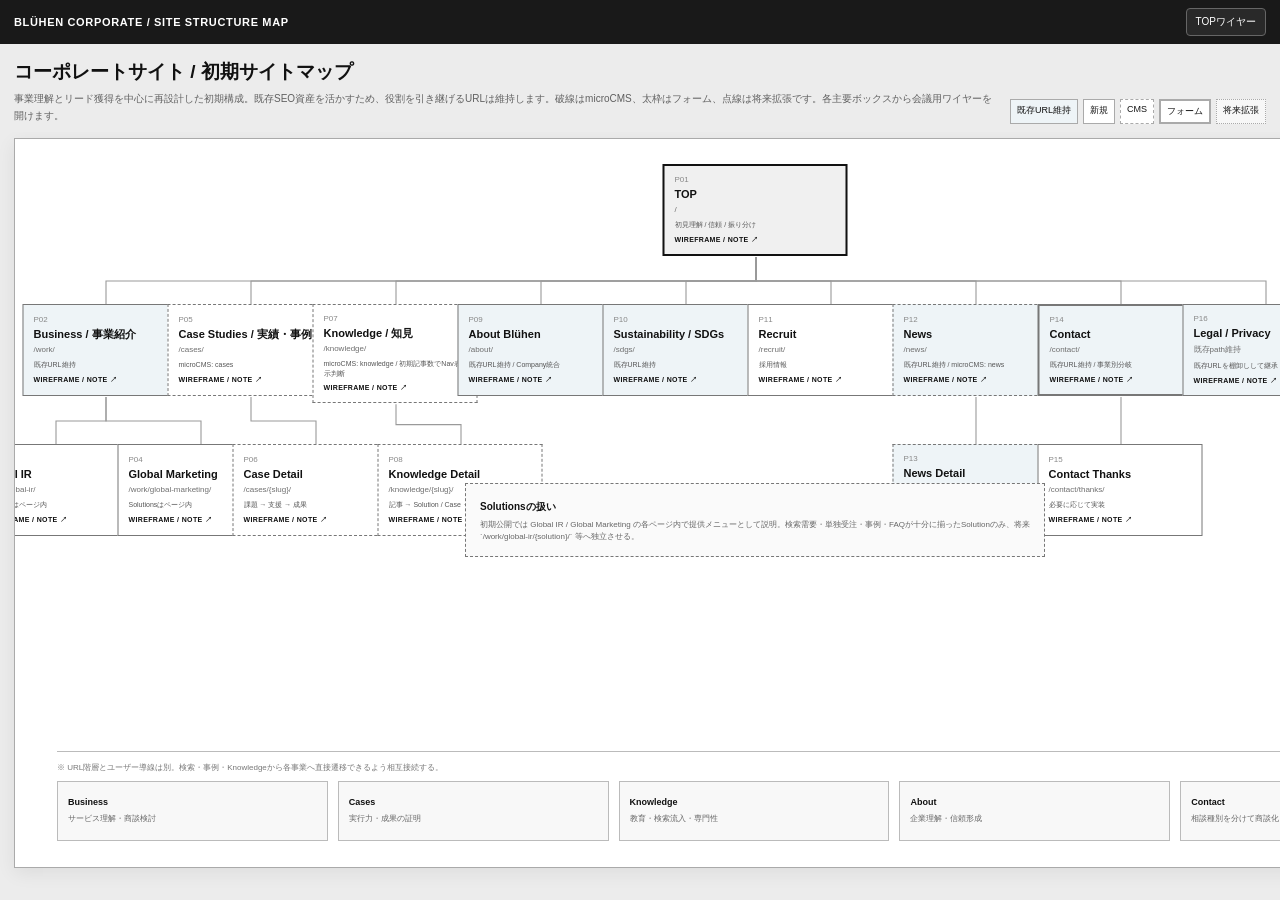
==== index.html @ 8101d856 "feat: add sitemap artifact" ====
<!doctype html>
<html lang="ja">
<head>
<meta charset="utf-8">
<meta name="viewport" content="width=device-width,initial-scale=1">
<title>Blühen Corporate / Site Structure Map</title>
<style>
:root{--bg:#ececec;--paper:#fff;--ink:#111;--muted:#6d6d6d;--line:#999;--soft:#f6f6f6;--retain:#eef4f7;--new:#fff;--future:#f7f7f7}
*{box-sizing:border-box}html,body{margin:0;min-height:100%;font-family:-apple-system,BlinkMacSystemFont,"Helvetica Neue","Hiragino Kaku Gothic ProN","Yu Gothic",Meiryo,sans-serif;background:var(--bg);color:var(--ink)}
.topbar{height:44px;background:#191919;color:#fff;display:flex;align-items:center;gap:8px;padding:0 14px;position:sticky;top:0;z-index:20}.topbar strong{font-size:11px;letter-spacing:.06em}.topbar .grow{flex:1}.topbar a{border:1px solid #666;background:#292929;color:#fff;border-radius:4px;padding:6px 9px;text-decoration:none;font-size:10px}
.intro{max-width:1500px;margin:15px auto 8px;padding:0 14px;display:grid;grid-template-columns:1fr auto;gap:14px;align-items:end}.intro h1{font-size:19px;margin:0 0 6px}.intro p{margin:0;max-width:980px;color:#606060;font-size:10px;line-height:1.65}.legend{display:flex;gap:5px;flex-wrap:wrap;justify-content:flex-end}.legend span{font-size:9px;border:1px solid #aaa;background:#fff;padding:4px 6px;white-space:nowrap}.legend .retain{background:var(--retain)}.legend .cms{border-style:dashed}.legend .form{border-width:2px}.legend .future{background:var(--future);border-style:dotted}
.map-wrap{padding:6px 14px 20px;overflow:auto}.canvas{position:relative;width:1480px;height:730px;margin:0 auto;background:#fff;border:1px solid #aaa;box-shadow:0 5px 18px rgba(0,0,0,.07);overflow:hidden}svg{position:absolute;inset:0;width:100%;height:100%;pointer-events:none}.tree{stroke:#9a9a9a;stroke-width:1.1;fill:none}.node{position:absolute;width:165px;min-height:92px;background:#fff;border:1px solid #777;padding:9px 10px;color:#111;text-decoration:none;display:flex;flex-direction:column;justify-content:center;z-index:2;transform:translateX(-50%)}.node:hover{outline:2px solid #bbb}.node .id{font-size:8px;color:#888;margin-bottom:3px}.node strong{font-size:11px;line-height:1.3}.node .route{font-size:8px;color:#6f6f6f;margin-top:4px;word-break:break-all}.node .meta{font-size:7px;margin-top:6px;color:#555;line-height:1.35}.node.root{border:2px solid #111;width:185px;background:#f0f0f0}.node.retain{background:var(--retain)}.node.cms{border-style:dashed}.node.form{border-width:2px}.node.future{background:var(--future);border-style:dotted}.node .wire{font-size:7px;font-weight:700;margin-top:5px;letter-spacing:.05em}.hint{position:absolute;right:12px;top:10px;font-size:8px;color:#999}.solution-note{position:absolute;left:450px;top:344px;width:580px;border:1px dashed #777;background:#fafafa;padding:12px 14px;z-index:2}.solution-note strong{font-size:10px}.solution-note p{font-size:8px;line-height:1.55;color:#666;margin:5px 0 0}.role-note{position:absolute;left:42px;right:42px;bottom:26px;border-top:1px solid #bbb;padding-top:10px}.role-note>p{font-size:8px;color:#777;margin:0 0 8px}.role-grid{display:grid;grid-template-columns:repeat(5,1fr);gap:10px}.role-box{background:#f8f8f8;border:1px solid #bbb;padding:9px 10px;min-height:60px}.role-box strong{font-size:9px}.role-box p{font-size:8px;line-height:1.45;color:#666;margin:4px 0 0}
@media(max-width:760px){.intro{grid-template-columns:1fr}.legend{justify-content:flex-start}.map-wrap{padding-left:8px}.canvas{margin-left:0}}
</style>
</head>
<body>
<div class="topbar"><strong>BLÜHEN CORPORATE / SITE STRUCTURE MAP</strong><span class="grow"></span><a href="wireframe.html?page=top">TOPワイヤー</a></div>
<div class="intro"><div><h1>コーポレートサイト / 初期サイトマップ</h1><p>事業理解とリード獲得を中心に再設計した初期構成。既存SEO資産を活かすため、役割を引き継げるURLは維持します。破線はmicroCMS、太枠はフォーム、点線は将来拡張です。各主要ボックスから会議用ワイヤーを開けます。</p></div><div class="legend"><span class="retain">既存URL維持</span><span>新規</span><span class="cms">CMS</span><span class="form">フォーム</span><span class="future">将来拡張</span></div></div>
<div class="map-wrap"><div class="canvas" id="canvas"><div class="hint">Initial IA / Solutions launch as in-page sections</div><svg><g id="treeLines"></g></svg><div id="nodes"></div>
<div class="solution-note"><strong>Solutionsの扱い</strong><p>初期公開では Global IR / Global Marketing の各ページ内で提供メニューとして説明。検索需要・単独受注・事例・FAQが十分に揃ったSolutionのみ、将来 `/work/global-ir/{solution}/` 等へ独立させる。</p></div>
<div class="role-note"><p>※ URL階層とユーザー導線は別。検索・事例・Knowledgeから各事業へ直接遷移できるよう相互接続する。</p><div class="role-grid"><div class="role-box"><strong>Business</strong><p>サービス理解・商談検討</p></div><div class="role-box"><strong>Cases</strong><p>実行力・成果の証明</p></div><div class="role-box"><strong>Knowledge</strong><p>教育・検索流入・専門性</p></div><div class="role-box"><strong>About</strong><p>企業理解・信頼形成</p></div><div class="role-box"><strong>Contact</strong><p>相談種別を分けて商談化</p></div></div></div>
</div></div>
<script>
const nodes=[
{id:'P01',route:'/',name:'TOP',type:'root',parent:null,wire:'top',meta:'初見理解 / 信頼 / 振り分け'},
{id:'P02',route:'/work/',name:'Business / 事業紹介',type:'retain',parent:'P01',wire:'top',meta:'既存URL維持'},
{id:'P05',route:'/cases/',name:'Case Studies / 実績・事例',type:'cms',parent:'P01',wire:'top',meta:'microCMS: cases'},
{id:'P07',route:'/knowledge/',name:'Knowledge / 知見',type:'cms',parent:'P01',wire:'top',meta:'microCMS: knowledge / 初期記事数でNav表示判断'},
{id:'P09',route:'/about/',name:'About Blühen',type:'retain',parent:'P01',wire:'top',meta:'既存URL維持 / Company統合'},
{id:'P10',route:'/sdgs/',name:'Sustainability / SDGs',type:'retain',parent:'P01',wire:'top',meta:'既存URL維持'},
{id:'P11',route:'/recruit/',name:'Recruit',type:'new',parent:'P01',wire:'top',meta:'採用情報'},
{id:'P12',route:'/news/',name:'News',type:'retain cms',parent:'P01',wire:'top',meta:'既存URL維持 / microCMS: news'},
{id:'P14',route:'/contact/',name:'Contact',type:'retain form',parent:'P01',wire:'top',meta:'既存URL維持 / 事業別分岐'},
{id:'P16',route:'既存path維持',name:'Legal / Privacy',type:'retain',parent:'P01',wire:'top',meta:'既存URLを棚卸しして継承'},
{id:'P03',route:'/work/global-ir/',name:'Global IR',type:'new',parent:'P02',wire:'global-ir',meta:'Solutionsはページ内'},
{id:'P04',route:'/work/global-marketing/',name:'Global Marketing',type:'new',parent:'P02',wire:'global-marketing',meta:'Solutionsはページ内'},
{id:'P06',route:'/cases/{slug}/',name:'Case Detail',type:'cms',parent:'P05',wire:'top',meta:'課題 → 支援 → 成果'},
{id:'P08',route:'/knowledge/{slug}/',name:'Knowledge Detail',type:'cms',parent:'P07',wire:'top',meta:'記事 → Solution / Case → Contact'},
{id:'P13',route:'既存記事URL',name:'News Detail',type:'cms retain',parent:'P12',wire:'top',meta:'維持できない場合のみ1:1 301'},
{id:'P15',route:'/contact/thanks/',name:'Contact Thanks',type:'new',parent:'P14',wire:'top',meta:'必要に応じて実装'}
];
const pos={P01:[740,25],P02:[90,165],P05:[235,165],P07:[380,165],P09:[525,165],P10:[670,165],P11:[815,165],P12:[960,165],P14:[1105,165],P16:[1250,165],P03:[40,305],P04:[185,305],P06:[300,305],P08:[445,305],P13:[960,305],P15:[1105,305]};
const host=document.getElementById('nodes'),canvas=document.getElementById('canvas');
function cls(n){let c='node';if(n.type.includes('root'))c+=' root';if(n.type.includes('retain'))c+=' retain';if(n.type.includes('cms'))c+=' cms';if(n.type.includes('form'))c+=' form';if(n.type.includes('future'))c+=' future';return c}
function render(){host.innerHTML=nodes.map(n=>{const [x,y]=pos[n.id];return `<a class="${cls(n)}" id="${n.id}" style="left:${x}px;top:${y}px" href="wireframe.html?page=${n.wire}"><span class="id">${n.id}</span><strong>${n.name}</strong><span class="route">${n.route}</span><span class="meta">${n.meta}</span><span class="wire">WIREFRAME / NOTE ↗</span></a>`}).join('')}
function point(el,edge){const r=el.getBoundingClientRect(),c=canvas.getBoundingClientRect();return [r.left-c.left+r.width/2,edge==='bottom'?r.bottom-c.top:r.top-c.top]}
function path(a,b){const [x1,y1]=point(a,'bottom'),[x2,y2]=point(b,'top'),m=(y1+y2)/2;return `M${x1},${y1} V${m} H${x2} V${y2}`}
function lines(){const g=document.getElementById('treeLines');g.innerHTML='';nodes.filter(n=>n.parent).forEach(n=>g.insertAdjacentHTML('beforeend',`<path class="tree" d="${path(document.getElementById(n.parent),document.getElementById(n.id))}"/>`))}
render();requestAnimationFrame(lines);window.addEventListener('resize',()=>requestAnimationFrame(lines));
</script>
</body>
</html>
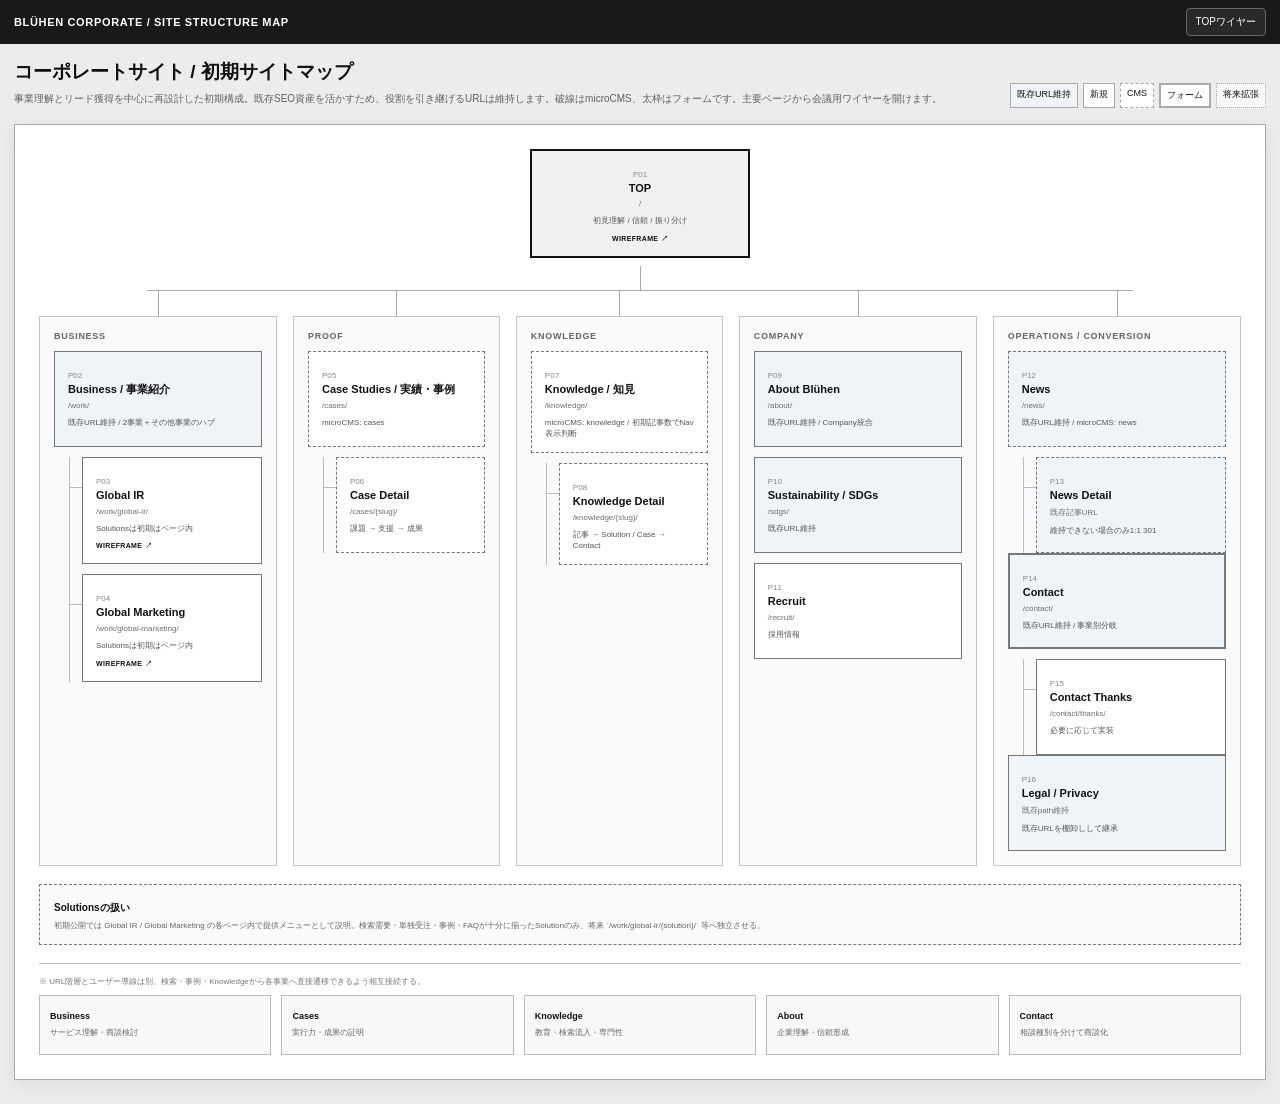
==== commit c55e4021: "fix: rebuild sitemap as non-overlapping grouped layout" ====
--- a/index.html
+++ b/index.html
@@ -5,48 +5,52 @@
 <meta name="viewport" content="width=device-width,initial-scale=1">
 <title>Blühen Corporate / Site Structure Map</title>
 <style>
-:root{--bg:#ececec;--paper:#fff;--ink:#111;--muted:#6d6d6d;--line:#999;--soft:#f6f6f6;--retain:#eef4f7;--new:#fff;--future:#f7f7f7}
+:root{--bg:#ececec;--paper:#fff;--ink:#111;--muted:#6d6d6d;--line:#aaa;--soft:#f6f6f6;--retain:#eef4f7;--future:#f7f7f7}
 *{box-sizing:border-box}html,body{margin:0;min-height:100%;font-family:-apple-system,BlinkMacSystemFont,"Helvetica Neue","Hiragino Kaku Gothic ProN","Yu Gothic",Meiryo,sans-serif;background:var(--bg);color:var(--ink)}
 .topbar{height:44px;background:#191919;color:#fff;display:flex;align-items:center;gap:8px;padding:0 14px;position:sticky;top:0;z-index:20}.topbar strong{font-size:11px;letter-spacing:.06em}.topbar .grow{flex:1}.topbar a{border:1px solid #666;background:#292929;color:#fff;border-radius:4px;padding:6px 9px;text-decoration:none;font-size:10px}
-.intro{max-width:1500px;margin:15px auto 8px;padding:0 14px;display:grid;grid-template-columns:1fr auto;gap:14px;align-items:end}.intro h1{font-size:19px;margin:0 0 6px}.intro p{margin:0;max-width:980px;color:#606060;font-size:10px;line-height:1.65}.legend{display:flex;gap:5px;flex-wrap:wrap;justify-content:flex-end}.legend span{font-size:9px;border:1px solid #aaa;background:#fff;padding:4px 6px;white-space:nowrap}.legend .retain{background:var(--retain)}.legend .cms{border-style:dashed}.legend .form{border-width:2px}.legend .future{background:var(--future);border-style:dotted}
-.map-wrap{padding:6px 14px 20px;overflow:auto}.canvas{position:relative;width:1480px;height:730px;margin:0 auto;background:#fff;border:1px solid #aaa;box-shadow:0 5px 18px rgba(0,0,0,.07);overflow:hidden}svg{position:absolute;inset:0;width:100%;height:100%;pointer-events:none}.tree{stroke:#9a9a9a;stroke-width:1.1;fill:none}.node{position:absolute;width:165px;min-height:92px;background:#fff;border:1px solid #777;padding:9px 10px;color:#111;text-decoration:none;display:flex;flex-direction:column;justify-content:center;z-index:2;transform:translateX(-50%)}.node:hover{outline:2px solid #bbb}.node .id{font-size:8px;color:#888;margin-bottom:3px}.node strong{font-size:11px;line-height:1.3}.node .route{font-size:8px;color:#6f6f6f;margin-top:4px;word-break:break-all}.node .meta{font-size:7px;margin-top:6px;color:#555;line-height:1.35}.node.root{border:2px solid #111;width:185px;background:#f0f0f0}.node.retain{background:var(--retain)}.node.cms{border-style:dashed}.node.form{border-width:2px}.node.future{background:var(--future);border-style:dotted}.node .wire{font-size:7px;font-weight:700;margin-top:5px;letter-spacing:.05em}.hint{position:absolute;right:12px;top:10px;font-size:8px;color:#999}.solution-note{position:absolute;left:450px;top:344px;width:580px;border:1px dashed #777;background:#fafafa;padding:12px 14px;z-index:2}.solution-note strong{font-size:10px}.solution-note p{font-size:8px;line-height:1.55;color:#666;margin:5px 0 0}.role-note{position:absolute;left:42px;right:42px;bottom:26px;border-top:1px solid #bbb;padding-top:10px}.role-note>p{font-size:8px;color:#777;margin:0 0 8px}.role-grid{display:grid;grid-template-columns:repeat(5,1fr);gap:10px}.role-box{background:#f8f8f8;border:1px solid #bbb;padding:9px 10px;min-height:60px}.role-box strong{font-size:9px}.role-box p{font-size:8px;line-height:1.45;color:#666;margin:4px 0 0}
-@media(max-width:760px){.intro{grid-template-columns:1fr}.legend{justify-content:flex-start}.map-wrap{padding-left:8px}.canvas{margin-left:0}}
+.intro{max-width:1500px;margin:15px auto 10px;padding:0 14px;display:grid;grid-template-columns:1fr auto;gap:14px;align-items:end}.intro h1{font-size:19px;margin:0 0 6px}.intro p{margin:0;max-width:980px;color:#606060;font-size:10px;line-height:1.65}.legend{display:flex;gap:5px;flex-wrap:wrap;justify-content:flex-end}.legend span{font-size:9px;border:1px solid #aaa;background:#fff;padding:4px 6px;white-space:nowrap}.legend .retain{background:var(--retain)}.legend .cms{border-style:dashed}.legend .form{border-width:2px}.legend .future{background:var(--future);border-style:dotted}
+.map-wrap{padding:6px 14px 24px}.canvas{max-width:1500px;margin:0 auto;background:#fff;border:1px solid #aaa;box-shadow:0 5px 18px rgba(0,0,0,.07);padding:24px}.root-wrap{display:flex;justify-content:center;position:relative;padding-bottom:32px}.root-wrap:after{content:"";position:absolute;bottom:0;left:50%;height:24px;border-left:1px solid #aaa}.node{display:block;background:#fff;border:1px solid #777;padding:12px 13px;color:#111;text-decoration:none;min-height:96px}.node:hover{outline:2px solid #bbb}.node .id{font-size:8px;color:#888;margin-bottom:3px}.node strong{display:block;font-size:11px;line-height:1.35}.node .route{display:block;font-size:8px;color:#6f6f6f;margin-top:4px;word-break:break-all}.node .meta{display:block;font-size:8px;margin-top:7px;color:#555;line-height:1.45}.node .wire{display:block;font-size:7px;font-weight:700;margin-top:7px;letter-spacing:.05em}.node.root{border:2px solid #111;width:220px;background:#f0f0f0;text-align:center}.node.retain{background:var(--retain)}.node.cms{border-style:dashed}.node.form{border-width:2px}.node.future{background:var(--future);border-style:dotted}
+.sitemap-grid{display:grid;grid-template-columns:1.15fr 1fr 1fr 1.15fr 1.2fr;gap:16px;position:relative;padding-top:26px}.sitemap-grid:before{content:"";position:absolute;top:0;left:9%;right:9%;border-top:1px solid #aaa}.group{position:relative;border:1px solid #c5c5c5;background:#fafafa;padding:14px;min-width:0}.group:before{content:"";position:absolute;top:-27px;left:50%;height:27px;border-left:1px solid #aaa}.group-title{font-size:9px;font-weight:800;letter-spacing:.08em;color:#666;margin-bottom:10px;text-transform:uppercase}.group .node+.node{margin-top:10px}.child-stack{margin:10px 0 0 15px;padding-left:12px;border-left:1px solid #bbb}.child-stack .node{position:relative}.child-stack .node:before{content:"";position:absolute;left:-13px;top:29px;width:12px;border-top:1px solid #bbb}.solution-note{margin-top:18px;border:1px dashed #777;background:#fafafa;padding:12px 14px}.solution-note strong{font-size:10px}.solution-note p{font-size:8px;line-height:1.55;color:#666;margin:5px 0 0}.role-note{margin-top:18px;border-top:1px solid #bbb;padding-top:12px}.role-note>p{font-size:8px;color:#777;margin:0 0 8px}.role-grid{display:grid;grid-template-columns:repeat(5,1fr);gap:10px}.role-box{background:#f8f8f8;border:1px solid #bbb;padding:9px 10px;min-height:60px}.role-box strong{font-size:9px}.role-box p{font-size:8px;line-height:1.45;color:#666;margin:4px 0 0}
+@media(max-width:1120px){.sitemap-grid{grid-template-columns:repeat(2,1fr)}.sitemap-grid:before,.group:before,.root-wrap:after{display:none}.role-grid{grid-template-columns:repeat(2,1fr)}}
+@media(max-width:760px){.intro{grid-template-columns:1fr}.legend{justify-content:flex-start}.canvas{padding:14px}.sitemap-grid{grid-template-columns:1fr;padding-top:8px}.role-grid{grid-template-columns:1fr}}
 </style>
 </head>
 <body>
 <div class="topbar"><strong>BLÜHEN CORPORATE / SITE STRUCTURE MAP</strong><span class="grow"></span><a href="wireframe.html?page=top">TOPワイヤー</a></div>
-<div class="intro"><div><h1>コーポレートサイト / 初期サイトマップ</h1><p>事業理解とリード獲得を中心に再設計した初期構成。既存SEO資産を活かすため、役割を引き継げるURLは維持します。破線はmicroCMS、太枠はフォーム、点線は将来拡張です。各主要ボックスから会議用ワイヤーを開けます。</p></div><div class="legend"><span class="retain">既存URL維持</span><span>新規</span><span class="cms">CMS</span><span class="form">フォーム</span><span class="future">将来拡張</span></div></div>
-<div class="map-wrap"><div class="canvas" id="canvas"><div class="hint">Initial IA / Solutions launch as in-page sections</div><svg><g id="treeLines"></g></svg><div id="nodes"></div>
-<div class="solution-note"><strong>Solutionsの扱い</strong><p>初期公開では Global IR / Global Marketing の各ページ内で提供メニューとして説明。検索需要・単独受注・事例・FAQが十分に揃ったSolutionのみ、将来 `/work/global-ir/{solution}/` 等へ独立させる。</p></div>
-<div class="role-note"><p>※ URL階層とユーザー導線は別。検索・事例・Knowledgeから各事業へ直接遷移できるよう相互接続する。</p><div class="role-grid"><div class="role-box"><strong>Business</strong><p>サービス理解・商談検討</p></div><div class="role-box"><strong>Cases</strong><p>実行力・成果の証明</p></div><div class="role-box"><strong>Knowledge</strong><p>教育・検索流入・専門性</p></div><div class="role-box"><strong>About</strong><p>企業理解・信頼形成</p></div><div class="role-box"><strong>Contact</strong><p>相談種別を分けて商談化</p></div></div></div>
+<div class="intro"><div><h1>コーポレートサイト / 初期サイトマップ</h1><p>事業理解とリード獲得を中心に再設計した初期構成。既存SEO資産を活かすため、役割を引き継げるURLは維持します。破線はmicroCMS、太枠はフォームです。主要ページから会議用ワイヤーを開けます。</p></div><div class="legend"><span class="retain">既存URL維持</span><span>新規</span><span class="cms">CMS</span><span class="form">フォーム</span><span class="future">将来拡張</span></div></div>
+<div class="map-wrap"><div class="canvas">
+  <div class="root-wrap"><a class="node root" href="wireframe.html?page=top"><span class="id">P01</span><strong>TOP</strong><span class="route">/</span><span class="meta">初見理解 / 信頼 / 振り分け</span><span class="wire">WIREFRAME ↗</span></a></div>
+  <div class="sitemap-grid">
+    <section class="group"><div class="group-title">Business</div>
+      <a class="node retain" href="wireframe.html?page=top"><span class="id">P02</span><strong>Business / 事業紹介</strong><span class="route">/work/</span><span class="meta">既存URL維持 / 2事業＋その他事業のハブ</span></a>
+      <div class="child-stack">
+        <a class="node" href="wireframe.html?page=global-ir"><span class="id">P03</span><strong>Global IR</strong><span class="route">/work/global-ir/</span><span class="meta">Solutionsは初期はページ内</span><span class="wire">WIREFRAME ↗</span></a>
+        <a class="node" href="wireframe.html?page=global-marketing"><span class="id">P04</span><strong>Global Marketing</strong><span class="route">/work/global-marketing/</span><span class="meta">Solutionsは初期はページ内</span><span class="wire">WIREFRAME ↗</span></a>
+      </div>
+    </section>
+    <section class="group"><div class="group-title">Proof</div>
+      <a class="node cms" href="wireframe.html?page=top"><span class="id">P05</span><strong>Case Studies / 実績・事例</strong><span class="route">/cases/</span><span class="meta">microCMS: cases</span></a>
+      <div class="child-stack"><a class="node cms" href="wireframe.html?page=top"><span class="id">P06</span><strong>Case Detail</strong><span class="route">/cases/{slug}/</span><span class="meta">課題 → 支援 → 成果</span></a></div>
+    </section>
+    <section class="group"><div class="group-title">Knowledge</div>
+      <a class="node cms" href="wireframe.html?page=top"><span class="id">P07</span><strong>Knowledge / 知見</strong><span class="route">/knowledge/</span><span class="meta">microCMS: knowledge / 初期記事数でNav表示判断</span></a>
+      <div class="child-stack"><a class="node cms" href="wireframe.html?page=top"><span class="id">P08</span><strong>Knowledge Detail</strong><span class="route">/knowledge/{slug}/</span><span class="meta">記事 → Solution / Case → Contact</span></a></div>
+    </section>
+    <section class="group"><div class="group-title">Company</div>
+      <a class="node retain" href="wireframe.html?page=top"><span class="id">P09</span><strong>About Blühen</strong><span class="route">/about/</span><span class="meta">既存URL維持 / Company統合</span></a>
+      <a class="node retain" href="wireframe.html?page=top"><span class="id">P10</span><strong>Sustainability / SDGs</strong><span class="route">/sdgs/</span><span class="meta">既存URL維持</span></a>
+      <a class="node" href="wireframe.html?page=top"><span class="id">P11</span><strong>Recruit</strong><span class="route">/recruit/</span><span class="meta">採用情報</span></a>
+    </section>
+    <section class="group"><div class="group-title">Operations / Conversion</div>
+      <a class="node retain cms" href="wireframe.html?page=top"><span class="id">P12</span><strong>News</strong><span class="route">/news/</span><span class="meta">既存URL維持 / microCMS: news</span></a>
+      <div class="child-stack"><a class="node retain cms" href="wireframe.html?page=top"><span class="id">P13</span><strong>News Detail</strong><span class="route">既存記事URL</span><span class="meta">維持できない場合のみ1:1 301</span></a></div>
+      <a class="node retain form" href="wireframe.html?page=top"><span class="id">P14</span><strong>Contact</strong><span class="route">/contact/</span><span class="meta">既存URL維持 / 事業別分岐</span></a>
+      <div class="child-stack"><a class="node" href="wireframe.html?page=top"><span class="id">P15</span><strong>Contact Thanks</strong><span class="route">/contact/thanks/</span><span class="meta">必要に応じて実装</span></a></div>
+      <a class="node retain" href="wireframe.html?page=top"><span class="id">P16</span><strong>Legal / Privacy</strong><span class="route">既存path維持</span><span class="meta">既存URLを棚卸しして継承</span></a>
+    </section>
+  </div>
+  <div class="solution-note"><strong>Solutionsの扱い</strong><p>初期公開では Global IR / Global Marketing の各ページ内で提供メニューとして説明。検索需要・単独受注・事例・FAQが十分に揃ったSolutionのみ、将来 `/work/global-ir/{solution}/` 等へ独立させる。</p></div>
+  <div class="role-note"><p>※ URL階層とユーザー導線は別。検索・事例・Knowledgeから各事業へ直接遷移できるよう相互接続する。</p><div class="role-grid"><div class="role-box"><strong>Business</strong><p>サービス理解・商談検討</p></div><div class="role-box"><strong>Cases</strong><p>実行力・成果の証明</p></div><div class="role-box"><strong>Knowledge</strong><p>教育・検索流入・専門性</p></div><div class="role-box"><strong>About</strong><p>企業理解・信頼形成</p></div><div class="role-box"><strong>Contact</strong><p>相談種別を分けて商談化</p></div></div></div>
 </div></div>
-<script>
-const nodes=[
-{id:'P01',route:'/',name:'TOP',type:'root',parent:null,wire:'top',meta:'初見理解 / 信頼 / 振り分け'},
-{id:'P02',route:'/work/',name:'Business / 事業紹介',type:'retain',parent:'P01',wire:'top',meta:'既存URL維持'},
-{id:'P05',route:'/cases/',name:'Case Studies / 実績・事例',type:'cms',parent:'P01',wire:'top',meta:'microCMS: cases'},
-{id:'P07',route:'/knowledge/',name:'Knowledge / 知見',type:'cms',parent:'P01',wire:'top',meta:'microCMS: knowledge / 初期記事数でNav表示判断'},
-{id:'P09',route:'/about/',name:'About Blühen',type:'retain',parent:'P01',wire:'top',meta:'既存URL維持 / Company統合'},
-{id:'P10',route:'/sdgs/',name:'Sustainability / SDGs',type:'retain',parent:'P01',wire:'top',meta:'既存URL維持'},
-{id:'P11',route:'/recruit/',name:'Recruit',type:'new',parent:'P01',wire:'top',meta:'採用情報'},
-{id:'P12',route:'/news/',name:'News',type:'retain cms',parent:'P01',wire:'top',meta:'既存URL維持 / microCMS: news'},
-{id:'P14',route:'/contact/',name:'Contact',type:'retain form',parent:'P01',wire:'top',meta:'既存URL維持 / 事業別分岐'},
-{id:'P16',route:'既存path維持',name:'Legal / Privacy',type:'retain',parent:'P01',wire:'top',meta:'既存URLを棚卸しして継承'},
-{id:'P03',route:'/work/global-ir/',name:'Global IR',type:'new',parent:'P02',wire:'global-ir',meta:'Solutionsはページ内'},
-{id:'P04',route:'/work/global-marketing/',name:'Global Marketing',type:'new',parent:'P02',wire:'global-marketing',meta:'Solutionsはページ内'},
-{id:'P06',route:'/cases/{slug}/',name:'Case Detail',type:'cms',parent:'P05',wire:'top',meta:'課題 → 支援 → 成果'},
-{id:'P08',route:'/knowledge/{slug}/',name:'Knowledge Detail',type:'cms',parent:'P07',wire:'top',meta:'記事 → Solution / Case → Contact'},
-{id:'P13',route:'既存記事URL',name:'News Detail',type:'cms retain',parent:'P12',wire:'top',meta:'維持できない場合のみ1:1 301'},
-{id:'P15',route:'/contact/thanks/',name:'Contact Thanks',type:'new',parent:'P14',wire:'top',meta:'必要に応じて実装'}
-];
-const pos={P01:[740,25],P02:[90,165],P05:[235,165],P07:[380,165],P09:[525,165],P10:[670,165],P11:[815,165],P12:[960,165],P14:[1105,165],P16:[1250,165],P03:[40,305],P04:[185,305],P06:[300,305],P08:[445,305],P13:[960,305],P15:[1105,305]};
-const host=document.getElementById('nodes'),canvas=document.getElementById('canvas');
-function cls(n){let c='node';if(n.type.includes('root'))c+=' root';if(n.type.includes('retain'))c+=' retain';if(n.type.includes('cms'))c+=' cms';if(n.type.includes('form'))c+=' form';if(n.type.includes('future'))c+=' future';return c}
-function render(){host.innerHTML=nodes.map(n=>{const [x,y]=pos[n.id];return `<a class="${cls(n)}" id="${n.id}" style="left:${x}px;top:${y}px" href="wireframe.html?page=${n.wire}"><span class="id">${n.id}</span><strong>${n.name}</strong><span class="route">${n.route}</span><span class="meta">${n.meta}</span><span class="wire">WIREFRAME / NOTE ↗</span></a>`}).join('')}
-function point(el,edge){const r=el.getBoundingClientRect(),c=canvas.getBoundingClientRect();return [r.left-c.left+r.width/2,edge==='bottom'?r.bottom-c.top:r.top-c.top]}
-function path(a,b){const [x1,y1]=point(a,'bottom'),[x2,y2]=point(b,'top'),m=(y1+y2)/2;return `M${x1},${y1} V${m} H${x2} V${y2}`}
-function lines(){const g=document.getElementById('treeLines');g.innerHTML='';nodes.filter(n=>n.parent).forEach(n=>g.insertAdjacentHTML('beforeend',`<path class="tree" d="${path(document.getElementById(n.parent),document.getElementById(n.id))}"/>`))}
-render();requestAnimationFrame(lines);window.addEventListener('resize',()=>requestAnimationFrame(lines));
-</script>
 </body>
 </html>
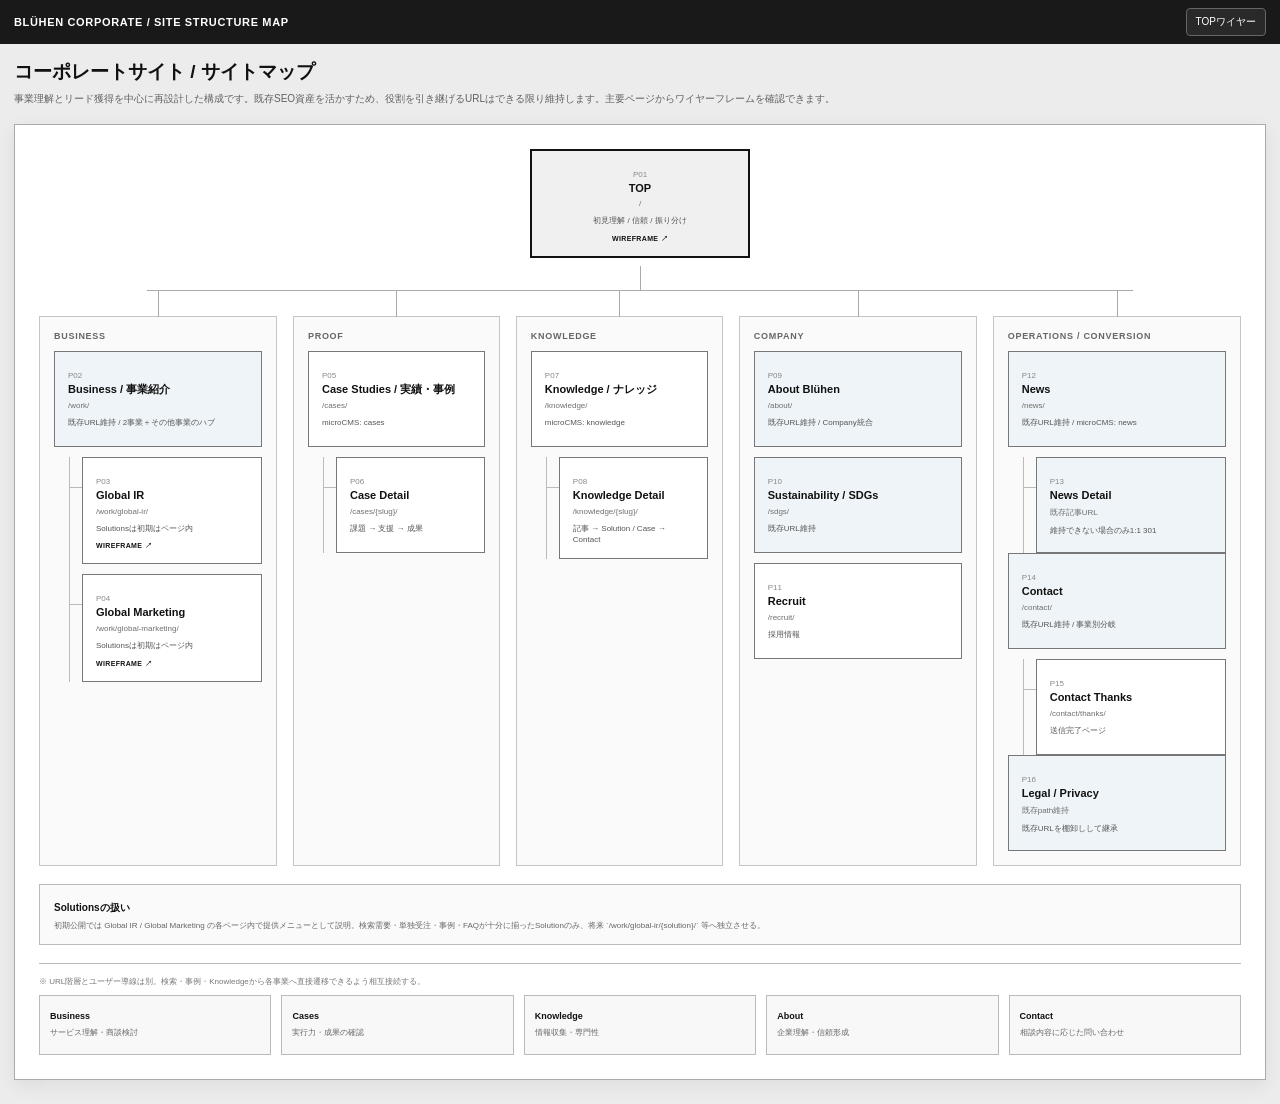
==== commit 2d09dc5c: "simplify sitemap for client sharing" ====
--- a/index.html
+++ b/index.html
@@ -5,19 +5,19 @@
 <meta name="viewport" content="width=device-width,initial-scale=1">
 <title>Blühen Corporate / Site Structure Map</title>
 <style>
-:root{--bg:#ececec;--paper:#fff;--ink:#111;--muted:#6d6d6d;--line:#aaa;--soft:#f6f6f6;--retain:#eef4f7;--future:#f7f7f7}
+:root{--bg:#ececec;--paper:#fff;--ink:#111;--muted:#6d6d6d;--line:#aaa;--soft:#f6f6f6;--retain:#eef4f7}
 *{box-sizing:border-box}html,body{margin:0;min-height:100%;font-family:-apple-system,BlinkMacSystemFont,"Helvetica Neue","Hiragino Kaku Gothic ProN","Yu Gothic",Meiryo,sans-serif;background:var(--bg);color:var(--ink)}
 .topbar{height:44px;background:#191919;color:#fff;display:flex;align-items:center;gap:8px;padding:0 14px;position:sticky;top:0;z-index:20}.topbar strong{font-size:11px;letter-spacing:.06em}.topbar .grow{flex:1}.topbar a{border:1px solid #666;background:#292929;color:#fff;border-radius:4px;padding:6px 9px;text-decoration:none;font-size:10px}
-.intro{max-width:1500px;margin:15px auto 10px;padding:0 14px;display:grid;grid-template-columns:1fr auto;gap:14px;align-items:end}.intro h1{font-size:19px;margin:0 0 6px}.intro p{margin:0;max-width:980px;color:#606060;font-size:10px;line-height:1.65}.legend{display:flex;gap:5px;flex-wrap:wrap;justify-content:flex-end}.legend span{font-size:9px;border:1px solid #aaa;background:#fff;padding:4px 6px;white-space:nowrap}.legend .retain{background:var(--retain)}.legend .cms{border-style:dashed}.legend .form{border-width:2px}.legend .future{background:var(--future);border-style:dotted}
-.map-wrap{padding:6px 14px 24px}.canvas{max-width:1500px;margin:0 auto;background:#fff;border:1px solid #aaa;box-shadow:0 5px 18px rgba(0,0,0,.07);padding:24px}.root-wrap{display:flex;justify-content:center;position:relative;padding-bottom:32px}.root-wrap:after{content:"";position:absolute;bottom:0;left:50%;height:24px;border-left:1px solid #aaa}.node{display:block;background:#fff;border:1px solid #777;padding:12px 13px;color:#111;text-decoration:none;min-height:96px}.node:hover{outline:2px solid #bbb}.node .id{font-size:8px;color:#888;margin-bottom:3px}.node strong{display:block;font-size:11px;line-height:1.35}.node .route{display:block;font-size:8px;color:#6f6f6f;margin-top:4px;word-break:break-all}.node .meta{display:block;font-size:8px;margin-top:7px;color:#555;line-height:1.45}.node .wire{display:block;font-size:7px;font-weight:700;margin-top:7px;letter-spacing:.05em}.node.root{border:2px solid #111;width:220px;background:#f0f0f0;text-align:center}.node.retain{background:var(--retain)}.node.cms{border-style:dashed}.node.form{border-width:2px}.node.future{background:var(--future);border-style:dotted}
-.sitemap-grid{display:grid;grid-template-columns:1.15fr 1fr 1fr 1.15fr 1.2fr;gap:16px;position:relative;padding-top:26px}.sitemap-grid:before{content:"";position:absolute;top:0;left:9%;right:9%;border-top:1px solid #aaa}.group{position:relative;border:1px solid #c5c5c5;background:#fafafa;padding:14px;min-width:0}.group:before{content:"";position:absolute;top:-27px;left:50%;height:27px;border-left:1px solid #aaa}.group-title{font-size:9px;font-weight:800;letter-spacing:.08em;color:#666;margin-bottom:10px;text-transform:uppercase}.group .node+.node{margin-top:10px}.child-stack{margin:10px 0 0 15px;padding-left:12px;border-left:1px solid #bbb}.child-stack .node{position:relative}.child-stack .node:before{content:"";position:absolute;left:-13px;top:29px;width:12px;border-top:1px solid #bbb}.solution-note{margin-top:18px;border:1px dashed #777;background:#fafafa;padding:12px 14px}.solution-note strong{font-size:10px}.solution-note p{font-size:8px;line-height:1.55;color:#666;margin:5px 0 0}.role-note{margin-top:18px;border-top:1px solid #bbb;padding-top:12px}.role-note>p{font-size:8px;color:#777;margin:0 0 8px}.role-grid{display:grid;grid-template-columns:repeat(5,1fr);gap:10px}.role-box{background:#f8f8f8;border:1px solid #bbb;padding:9px 10px;min-height:60px}.role-box strong{font-size:9px}.role-box p{font-size:8px;line-height:1.45;color:#666;margin:4px 0 0}
+.intro{max-width:1500px;margin:15px auto 10px;padding:0 14px}.intro h1{font-size:19px;margin:0 0 6px}.intro p{margin:0;max-width:980px;color:#606060;font-size:10px;line-height:1.65}
+.map-wrap{padding:6px 14px 24px}.canvas{max-width:1500px;margin:0 auto;background:#fff;border:1px solid #aaa;box-shadow:0 5px 18px rgba(0,0,0,.07);padding:24px}.root-wrap{display:flex;justify-content:center;position:relative;padding-bottom:32px}.root-wrap:after{content:"";position:absolute;bottom:0;left:50%;height:24px;border-left:1px solid #aaa}.node{display:block;background:#fff;border:1px solid #777;padding:12px 13px;color:#111;text-decoration:none;min-height:96px}.node:hover{outline:2px solid #bbb}.node .id{font-size:8px;color:#888;margin-bottom:3px}.node strong{display:block;font-size:11px;line-height:1.35}.node .route{display:block;font-size:8px;color:#6f6f6f;margin-top:4px;word-break:break-all}.node .meta{display:block;font-size:8px;margin-top:7px;color:#555;line-height:1.45}.node .wire{display:block;font-size:7px;font-weight:700;margin-top:7px;letter-spacing:.05em}.node.root{border:2px solid #111;width:220px;background:#f0f0f0;text-align:center}.node.retain{background:var(--retain)}
+.sitemap-grid{display:grid;grid-template-columns:1.15fr 1fr 1fr 1.15fr 1.2fr;gap:16px;position:relative;padding-top:26px}.sitemap-grid:before{content:"";position:absolute;top:0;left:9%;right:9%;border-top:1px solid #aaa}.group{position:relative;border:1px solid #c5c5c5;background:#fafafa;padding:14px;min-width:0}.group:before{content:"";position:absolute;top:-27px;left:50%;height:27px;border-left:1px solid #aaa}.group-title{font-size:9px;font-weight:800;letter-spacing:.08em;color:#666;margin-bottom:10px;text-transform:uppercase}.group .node+.node{margin-top:10px}.child-stack{margin:10px 0 0 15px;padding-left:12px;border-left:1px solid #bbb}.child-stack .node{position:relative}.child-stack .node:before{content:"";position:absolute;left:-13px;top:29px;width:12px;border-top:1px solid #bbb}.solution-note{margin-top:18px;border:1px solid #bbb;background:#fafafa;padding:12px 14px}.solution-note strong{font-size:10px}.solution-note p{font-size:8px;line-height:1.55;color:#666;margin:5px 0 0}.role-note{margin-top:18px;border-top:1px solid #bbb;padding-top:12px}.role-note>p{font-size:8px;color:#777;margin:0 0 8px}.role-grid{display:grid;grid-template-columns:repeat(5,1fr);gap:10px}.role-box{background:#f8f8f8;border:1px solid #bbb;padding:9px 10px;min-height:60px}.role-box strong{font-size:9px}.role-box p{font-size:8px;line-height:1.45;color:#666;margin:4px 0 0}
 @media(max-width:1120px){.sitemap-grid{grid-template-columns:repeat(2,1fr)}.sitemap-grid:before,.group:before,.root-wrap:after{display:none}.role-grid{grid-template-columns:repeat(2,1fr)}}
-@media(max-width:760px){.intro{grid-template-columns:1fr}.legend{justify-content:flex-start}.canvas{padding:14px}.sitemap-grid{grid-template-columns:1fr;padding-top:8px}.role-grid{grid-template-columns:1fr}}
+@media(max-width:760px){.canvas{padding:14px}.sitemap-grid{grid-template-columns:1fr;padding-top:8px}.role-grid{grid-template-columns:1fr}}
 </style>
 </head>
 <body>
 <div class="topbar"><strong>BLÜHEN CORPORATE / SITE STRUCTURE MAP</strong><span class="grow"></span><a href="wireframe.html?page=top">TOPワイヤー</a></div>
-<div class="intro"><div><h1>コーポレートサイト / 初期サイトマップ</h1><p>事業理解とリード獲得を中心に再設計した初期構成。既存SEO資産を活かすため、役割を引き継げるURLは維持します。破線はmicroCMS、太枠はフォームです。主要ページから会議用ワイヤーを開けます。</p></div><div class="legend"><span class="retain">既存URL維持</span><span>新規</span><span class="cms">CMS</span><span class="form">フォーム</span><span class="future">将来拡張</span></div></div>
+<div class="intro"><h1>コーポレートサイト / サイトマップ</h1><p>事業理解とリード獲得を中心に再設計した構成です。既存SEO資産を活かすため、役割を引き継げるURLはできる限り維持します。主要ページからワイヤーフレームを確認できます。</p></div>
 <div class="map-wrap"><div class="canvas">
   <div class="root-wrap"><a class="node root" href="wireframe.html?page=top"><span class="id">P01</span><strong>TOP</strong><span class="route">/</span><span class="meta">初見理解 / 信頼 / 振り分け</span><span class="wire">WIREFRAME ↗</span></a></div>
   <div class="sitemap-grid">
@@ -29,12 +29,12 @@
       </div>
     </section>
     <section class="group"><div class="group-title">Proof</div>
-      <a class="node cms" href="wireframe.html?page=top"><span class="id">P05</span><strong>Case Studies / 実績・事例</strong><span class="route">/cases/</span><span class="meta">microCMS: cases</span></a>
-      <div class="child-stack"><a class="node cms" href="wireframe.html?page=top"><span class="id">P06</span><strong>Case Detail</strong><span class="route">/cases/{slug}/</span><span class="meta">課題 → 支援 → 成果</span></a></div>
+      <a class="node" href="wireframe.html?page=top"><span class="id">P05</span><strong>Case Studies / 実績・事例</strong><span class="route">/cases/</span><span class="meta">microCMS: cases</span></a>
+      <div class="child-stack"><a class="node" href="wireframe.html?page=top"><span class="id">P06</span><strong>Case Detail</strong><span class="route">/cases/{slug}/</span><span class="meta">課題 → 支援 → 成果</span></a></div>
     </section>
     <section class="group"><div class="group-title">Knowledge</div>
-      <a class="node cms" href="wireframe.html?page=top"><span class="id">P07</span><strong>Knowledge / 知見</strong><span class="route">/knowledge/</span><span class="meta">microCMS: knowledge / 初期記事数でNav表示判断</span></a>
-      <div class="child-stack"><a class="node cms" href="wireframe.html?page=top"><span class="id">P08</span><strong>Knowledge Detail</strong><span class="route">/knowledge/{slug}/</span><span class="meta">記事 → Solution / Case → Contact</span></a></div>
+      <a class="node" href="wireframe.html?page=top"><span class="id">P07</span><strong>Knowledge / ナレッジ</strong><span class="route">/knowledge/</span><span class="meta">microCMS: knowledge</span></a>
+      <div class="child-stack"><a class="node" href="wireframe.html?page=top"><span class="id">P08</span><strong>Knowledge Detail</strong><span class="route">/knowledge/{slug}/</span><span class="meta">記事 → Solution / Case → Contact</span></a></div>
     </section>
     <section class="group"><div class="group-title">Company</div>
       <a class="node retain" href="wireframe.html?page=top"><span class="id">P09</span><strong>About Blühen</strong><span class="route">/about/</span><span class="meta">既存URL維持 / Company統合</span></a>
@@ -42,15 +42,15 @@
       <a class="node" href="wireframe.html?page=top"><span class="id">P11</span><strong>Recruit</strong><span class="route">/recruit/</span><span class="meta">採用情報</span></a>
     </section>
     <section class="group"><div class="group-title">Operations / Conversion</div>
-      <a class="node retain cms" href="wireframe.html?page=top"><span class="id">P12</span><strong>News</strong><span class="route">/news/</span><span class="meta">既存URL維持 / microCMS: news</span></a>
-      <div class="child-stack"><a class="node retain cms" href="wireframe.html?page=top"><span class="id">P13</span><strong>News Detail</strong><span class="route">既存記事URL</span><span class="meta">維持できない場合のみ1:1 301</span></a></div>
-      <a class="node retain form" href="wireframe.html?page=top"><span class="id">P14</span><strong>Contact</strong><span class="route">/contact/</span><span class="meta">既存URL維持 / 事業別分岐</span></a>
-      <div class="child-stack"><a class="node" href="wireframe.html?page=top"><span class="id">P15</span><strong>Contact Thanks</strong><span class="route">/contact/thanks/</span><span class="meta">必要に応じて実装</span></a></div>
+      <a class="node retain" href="wireframe.html?page=top"><span class="id">P12</span><strong>News</strong><span class="route">/news/</span><span class="meta">既存URL維持 / microCMS: news</span></a>
+      <div class="child-stack"><a class="node retain" href="wireframe.html?page=top"><span class="id">P13</span><strong>News Detail</strong><span class="route">既存記事URL</span><span class="meta">維持できない場合のみ1:1 301</span></a></div>
+      <a class="node retain" href="wireframe.html?page=top"><span class="id">P14</span><strong>Contact</strong><span class="route">/contact/</span><span class="meta">既存URL維持 / 事業別分岐</span></a>
+      <div class="child-stack"><a class="node" href="wireframe.html?page=top"><span class="id">P15</span><strong>Contact Thanks</strong><span class="route">/contact/thanks/</span><span class="meta">送信完了ページ</span></a></div>
       <a class="node retain" href="wireframe.html?page=top"><span class="id">P16</span><strong>Legal / Privacy</strong><span class="route">既存path維持</span><span class="meta">既存URLを棚卸しして継承</span></a>
     </section>
   </div>
   <div class="solution-note"><strong>Solutionsの扱い</strong><p>初期公開では Global IR / Global Marketing の各ページ内で提供メニューとして説明。検索需要・単独受注・事例・FAQが十分に揃ったSolutionのみ、将来 `/work/global-ir/{solution}/` 等へ独立させる。</p></div>
-  <div class="role-note"><p>※ URL階層とユーザー導線は別。検索・事例・Knowledgeから各事業へ直接遷移できるよう相互接続する。</p><div class="role-grid"><div class="role-box"><strong>Business</strong><p>サービス理解・商談検討</p></div><div class="role-box"><strong>Cases</strong><p>実行力・成果の証明</p></div><div class="role-box"><strong>Knowledge</strong><p>教育・検索流入・専門性</p></div><div class="role-box"><strong>About</strong><p>企業理解・信頼形成</p></div><div class="role-box"><strong>Contact</strong><p>相談種別を分けて商談化</p></div></div></div>
+  <div class="role-note"><p>※ URL階層とユーザー導線は別。検索・事例・Knowledgeから各事業へ直接遷移できるよう相互接続する。</p><div class="role-grid"><div class="role-box"><strong>Business</strong><p>サービス理解・商談検討</p></div><div class="role-box"><strong>Cases</strong><p>実行力・成果の確認</p></div><div class="role-box"><strong>Knowledge</strong><p>情報収集・専門性</p></div><div class="role-box"><strong>About</strong><p>企業理解・信頼形成</p></div><div class="role-box"><strong>Contact</strong><p>相談内容に応じた問い合わせ</p></div></div></div>
 </div></div>
 </body>
 </html>
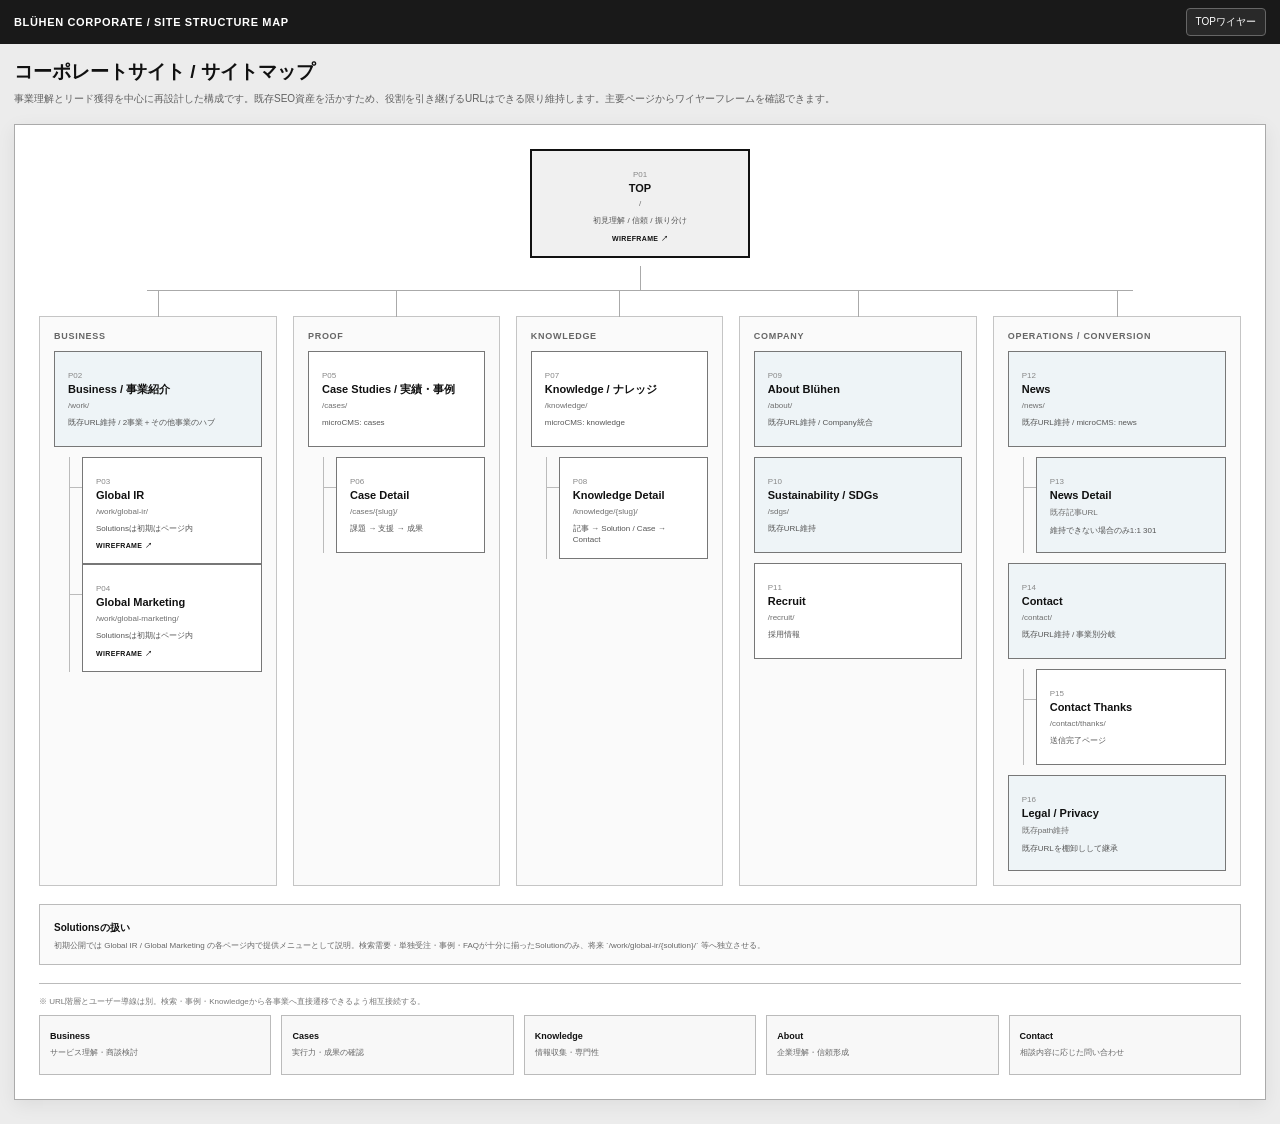
==== commit d522641a: "fix sitemap spacing around contact nodes" ====
--- a/index.html
+++ b/index.html
@@ -10,7 +10,7 @@
 .topbar{height:44px;background:#191919;color:#fff;display:flex;align-items:center;gap:8px;padding:0 14px;position:sticky;top:0;z-index:20}.topbar strong{font-size:11px;letter-spacing:.06em}.topbar .grow{flex:1}.topbar a{border:1px solid #666;background:#292929;color:#fff;border-radius:4px;padding:6px 9px;text-decoration:none;font-size:10px}
 .intro{max-width:1500px;margin:15px auto 10px;padding:0 14px}.intro h1{font-size:19px;margin:0 0 6px}.intro p{margin:0;max-width:980px;color:#606060;font-size:10px;line-height:1.65}
 .map-wrap{padding:6px 14px 24px}.canvas{max-width:1500px;margin:0 auto;background:#fff;border:1px solid #aaa;box-shadow:0 5px 18px rgba(0,0,0,.07);padding:24px}.root-wrap{display:flex;justify-content:center;position:relative;padding-bottom:32px}.root-wrap:after{content:"";position:absolute;bottom:0;left:50%;height:24px;border-left:1px solid #aaa}.node{display:block;background:#fff;border:1px solid #777;padding:12px 13px;color:#111;text-decoration:none;min-height:96px}.node:hover{outline:2px solid #bbb}.node .id{font-size:8px;color:#888;margin-bottom:3px}.node strong{display:block;font-size:11px;line-height:1.35}.node .route{display:block;font-size:8px;color:#6f6f6f;margin-top:4px;word-break:break-all}.node .meta{display:block;font-size:8px;margin-top:7px;color:#555;line-height:1.45}.node .wire{display:block;font-size:7px;font-weight:700;margin-top:7px;letter-spacing:.05em}.node.root{border:2px solid #111;width:220px;background:#f0f0f0;text-align:center}.node.retain{background:var(--retain)}
-.sitemap-grid{display:grid;grid-template-columns:1.15fr 1fr 1fr 1.15fr 1.2fr;gap:16px;position:relative;padding-top:26px}.sitemap-grid:before{content:"";position:absolute;top:0;left:9%;right:9%;border-top:1px solid #aaa}.group{position:relative;border:1px solid #c5c5c5;background:#fafafa;padding:14px;min-width:0}.group:before{content:"";position:absolute;top:-27px;left:50%;height:27px;border-left:1px solid #aaa}.group-title{font-size:9px;font-weight:800;letter-spacing:.08em;color:#666;margin-bottom:10px;text-transform:uppercase}.group .node+.node{margin-top:10px}.child-stack{margin:10px 0 0 15px;padding-left:12px;border-left:1px solid #bbb}.child-stack .node{position:relative}.child-stack .node:before{content:"";position:absolute;left:-13px;top:29px;width:12px;border-top:1px solid #bbb}.solution-note{margin-top:18px;border:1px solid #bbb;background:#fafafa;padding:12px 14px}.solution-note strong{font-size:10px}.solution-note p{font-size:8px;line-height:1.55;color:#666;margin:5px 0 0}.role-note{margin-top:18px;border-top:1px solid #bbb;padding-top:12px}.role-note>p{font-size:8px;color:#777;margin:0 0 8px}.role-grid{display:grid;grid-template-columns:repeat(5,1fr);gap:10px}.role-box{background:#f8f8f8;border:1px solid #bbb;padding:9px 10px;min-height:60px}.role-box strong{font-size:9px}.role-box p{font-size:8px;line-height:1.45;color:#666;margin:4px 0 0}
+.sitemap-grid{display:grid;grid-template-columns:1.15fr 1fr 1fr 1.15fr 1.2fr;gap:16px;position:relative;padding-top:26px}.sitemap-grid:before{content:"";position:absolute;top:0;left:9%;right:9%;border-top:1px solid #aaa}.group{position:relative;border:1px solid #c5c5c5;background:#fafafa;padding:14px;min-width:0}.group:before{content:"";position:absolute;top:-27px;left:50%;height:27px;border-left:1px solid #aaa}.group-title{font-size:9px;font-weight:800;letter-spacing:.08em;color:#666;margin-bottom:10px;text-transform:uppercase}.group>.node+.node{margin-top:10px}.group>.child-stack+.node{margin-top:10px}.child-stack{margin:10px 0 0 15px;padding-left:12px;border-left:1px solid #bbb}.child-stack .node{position:relative}.child-stack .node:before{content:"";position:absolute;left:-13px;top:29px;width:12px;border-top:1px solid #bbb}.solution-note{margin-top:18px;border:1px solid #bbb;background:#fafafa;padding:12px 14px}.solution-note strong{font-size:10px}.solution-note p{font-size:8px;line-height:1.55;color:#666;margin:5px 0 0}.role-note{margin-top:18px;border-top:1px solid #bbb;padding-top:12px}.role-note>p{font-size:8px;color:#777;margin:0 0 8px}.role-grid{display:grid;grid-template-columns:repeat(5,1fr);gap:10px}.role-box{background:#f8f8f8;border:1px solid #bbb;padding:9px 10px;min-height:60px}.role-box strong{font-size:9px}.role-box p{font-size:8px;line-height:1.45;color:#666;margin:4px 0 0}
 @media(max-width:1120px){.sitemap-grid{grid-template-columns:repeat(2,1fr)}.sitemap-grid:before,.group:before,.root-wrap:after{display:none}.role-grid{grid-template-columns:repeat(2,1fr)}}
 @media(max-width:760px){.canvas{padding:14px}.sitemap-grid{grid-template-columns:1fr;padding-top:8px}.role-grid{grid-template-columns:1fr}}
 </style>
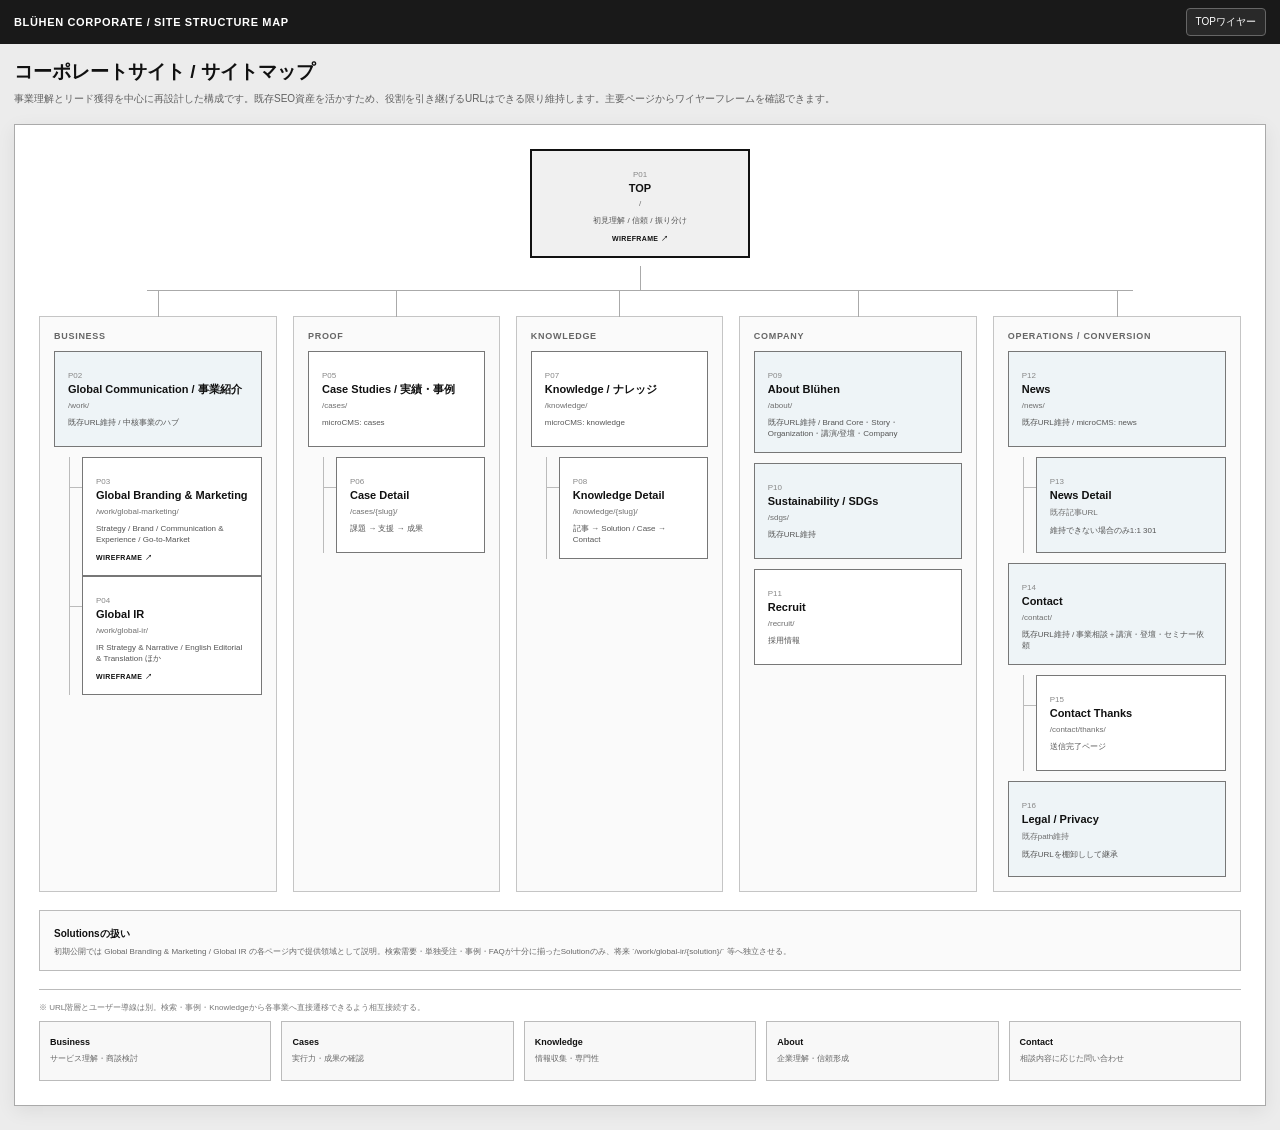
==== commit 4655267e: "update sitemap to latest business structure" ====
--- a/index.html
+++ b/index.html
@@ -22,10 +22,10 @@
   <div class="root-wrap"><a class="node root" href="wireframe.html?page=top"><span class="id">P01</span><strong>TOP</strong><span class="route">/</span><span class="meta">初見理解 / 信頼 / 振り分け</span><span class="wire">WIREFRAME ↗</span></a></div>
   <div class="sitemap-grid">
     <section class="group"><div class="group-title">Business</div>
-      <a class="node retain" href="wireframe.html?page=top"><span class="id">P02</span><strong>Business / 事業紹介</strong><span class="route">/work/</span><span class="meta">既存URL維持 / 2事業＋その他事業のハブ</span></a>
+      <a class="node retain" href="wireframe.html?page=top"><span class="id">P02</span><strong>Global Communication / 事業紹介</strong><span class="route">/work/</span><span class="meta">既存URL維持 / 中核事業のハブ</span></a>
       <div class="child-stack">
-        <a class="node" href="wireframe.html?page=global-ir"><span class="id">P03</span><strong>Global IR</strong><span class="route">/work/global-ir/</span><span class="meta">Solutionsは初期はページ内</span><span class="wire">WIREFRAME ↗</span></a>
-        <a class="node" href="wireframe.html?page=global-marketing"><span class="id">P04</span><strong>Global Marketing</strong><span class="route">/work/global-marketing/</span><span class="meta">Solutionsは初期はページ内</span><span class="wire">WIREFRAME ↗</span></a>
+        <a class="node" href="wireframe.html?page=global-marketing"><span class="id">P03</span><strong>Global Branding & Marketing</strong><span class="route">/work/global-marketing/</span><span class="meta">Strategy / Brand / Communication & Experience / Go-to-Market</span><span class="wire">WIREFRAME ↗</span></a>
+        <a class="node" href="wireframe.html?page=global-ir"><span class="id">P04</span><strong>Global IR</strong><span class="route">/work/global-ir/</span><span class="meta">IR Strategy & Narrative / English Editorial & Translation ほか</span><span class="wire">WIREFRAME ↗</span></a>
       </div>
     </section>
     <section class="group"><div class="group-title">Proof</div>
@@ -37,19 +37,19 @@
       <div class="child-stack"><a class="node" href="wireframe.html?page=top"><span class="id">P08</span><strong>Knowledge Detail</strong><span class="route">/knowledge/{slug}/</span><span class="meta">記事 → Solution / Case → Contact</span></a></div>
     </section>
     <section class="group"><div class="group-title">Company</div>
-      <a class="node retain" href="wireframe.html?page=top"><span class="id">P09</span><strong>About Blühen</strong><span class="route">/about/</span><span class="meta">既存URL維持 / Company統合</span></a>
+      <a class="node retain" href="wireframe.html?page=top"><span class="id">P09</span><strong>About Blühen</strong><span class="route">/about/</span><span class="meta">既存URL維持 / Brand Core・Story・Organization・講演/登壇・Company</span></a>
       <a class="node retain" href="wireframe.html?page=top"><span class="id">P10</span><strong>Sustainability / SDGs</strong><span class="route">/sdgs/</span><span class="meta">既存URL維持</span></a>
       <a class="node" href="wireframe.html?page=top"><span class="id">P11</span><strong>Recruit</strong><span class="route">/recruit/</span><span class="meta">採用情報</span></a>
     </section>
     <section class="group"><div class="group-title">Operations / Conversion</div>
       <a class="node retain" href="wireframe.html?page=top"><span class="id">P12</span><strong>News</strong><span class="route">/news/</span><span class="meta">既存URL維持 / microCMS: news</span></a>
       <div class="child-stack"><a class="node retain" href="wireframe.html?page=top"><span class="id">P13</span><strong>News Detail</strong><span class="route">既存記事URL</span><span class="meta">維持できない場合のみ1:1 301</span></a></div>
-      <a class="node retain" href="wireframe.html?page=top"><span class="id">P14</span><strong>Contact</strong><span class="route">/contact/</span><span class="meta">既存URL維持 / 事業別分岐</span></a>
+      <a class="node retain" href="wireframe.html?page=top"><span class="id">P14</span><strong>Contact</strong><span class="route">/contact/</span><span class="meta">既存URL維持 / 事業相談＋講演・登壇・セミナー依頼</span></a>
       <div class="child-stack"><a class="node" href="wireframe.html?page=top"><span class="id">P15</span><strong>Contact Thanks</strong><span class="route">/contact/thanks/</span><span class="meta">送信完了ページ</span></a></div>
       <a class="node retain" href="wireframe.html?page=top"><span class="id">P16</span><strong>Legal / Privacy</strong><span class="route">既存path維持</span><span class="meta">既存URLを棚卸しして継承</span></a>
     </section>
   </div>
-  <div class="solution-note"><strong>Solutionsの扱い</strong><p>初期公開では Global IR / Global Marketing の各ページ内で提供メニューとして説明。検索需要・単独受注・事例・FAQが十分に揃ったSolutionのみ、将来 `/work/global-ir/{solution}/` 等へ独立させる。</p></div>
+  <div class="solution-note"><strong>Solutionsの扱い</strong><p>初期公開では Global Branding & Marketing / Global IR の各ページ内で提供領域として説明。検索需要・単独受注・事例・FAQが十分に揃ったSolutionのみ、将来 `/work/global-ir/{solution}/` 等へ独立させる。</p></div>
   <div class="role-note"><p>※ URL階層とユーザー導線は別。検索・事例・Knowledgeから各事業へ直接遷移できるよう相互接続する。</p><div class="role-grid"><div class="role-box"><strong>Business</strong><p>サービス理解・商談検討</p></div><div class="role-box"><strong>Cases</strong><p>実行力・成果の確認</p></div><div class="role-box"><strong>Knowledge</strong><p>情報収集・専門性</p></div><div class="role-box"><strong>About</strong><p>企業理解・信頼形成</p></div><div class="role-box"><strong>Contact</strong><p>相談内容に応じた問い合わせ</p></div></div></div>
 </div></div>
 </body>
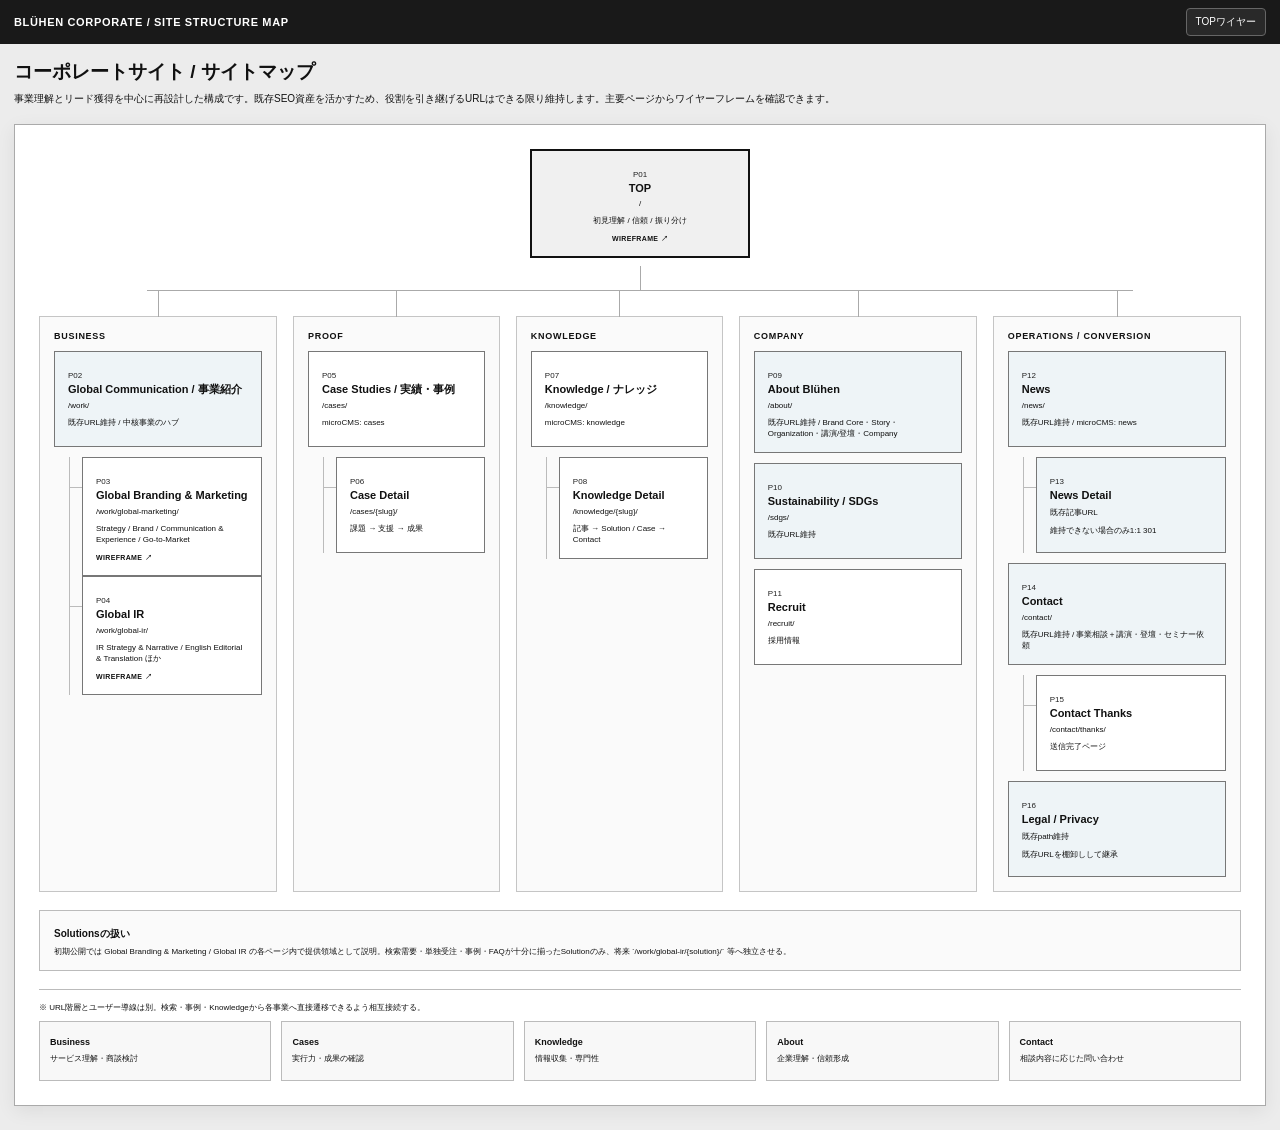
==== commit 77e410f0: "increase sitemap text contrast" ====
--- a/index.html
+++ b/index.html
@@ -8,9 +8,9 @@
 :root{--bg:#ececec;--paper:#fff;--ink:#111;--muted:#6d6d6d;--line:#aaa;--soft:#f6f6f6;--retain:#eef4f7}
 *{box-sizing:border-box}html,body{margin:0;min-height:100%;font-family:-apple-system,BlinkMacSystemFont,"Helvetica Neue","Hiragino Kaku Gothic ProN","Yu Gothic",Meiryo,sans-serif;background:var(--bg);color:var(--ink)}
 .topbar{height:44px;background:#191919;color:#fff;display:flex;align-items:center;gap:8px;padding:0 14px;position:sticky;top:0;z-index:20}.topbar strong{font-size:11px;letter-spacing:.06em}.topbar .grow{flex:1}.topbar a{border:1px solid #666;background:#292929;color:#fff;border-radius:4px;padding:6px 9px;text-decoration:none;font-size:10px}
-.intro{max-width:1500px;margin:15px auto 10px;padding:0 14px}.intro h1{font-size:19px;margin:0 0 6px}.intro p{margin:0;max-width:980px;color:#606060;font-size:10px;line-height:1.65}
-.map-wrap{padding:6px 14px 24px}.canvas{max-width:1500px;margin:0 auto;background:#fff;border:1px solid #aaa;box-shadow:0 5px 18px rgba(0,0,0,.07);padding:24px}.root-wrap{display:flex;justify-content:center;position:relative;padding-bottom:32px}.root-wrap:after{content:"";position:absolute;bottom:0;left:50%;height:24px;border-left:1px solid #aaa}.node{display:block;background:#fff;border:1px solid #777;padding:12px 13px;color:#111;text-decoration:none;min-height:96px}.node:hover{outline:2px solid #bbb}.node .id{font-size:8px;color:#888;margin-bottom:3px}.node strong{display:block;font-size:11px;line-height:1.35}.node .route{display:block;font-size:8px;color:#6f6f6f;margin-top:4px;word-break:break-all}.node .meta{display:block;font-size:8px;margin-top:7px;color:#555;line-height:1.45}.node .wire{display:block;font-size:7px;font-weight:700;margin-top:7px;letter-spacing:.05em}.node.root{border:2px solid #111;width:220px;background:#f0f0f0;text-align:center}.node.retain{background:var(--retain)}
-.sitemap-grid{display:grid;grid-template-columns:1.15fr 1fr 1fr 1.15fr 1.2fr;gap:16px;position:relative;padding-top:26px}.sitemap-grid:before{content:"";position:absolute;top:0;left:9%;right:9%;border-top:1px solid #aaa}.group{position:relative;border:1px solid #c5c5c5;background:#fafafa;padding:14px;min-width:0}.group:before{content:"";position:absolute;top:-27px;left:50%;height:27px;border-left:1px solid #aaa}.group-title{font-size:9px;font-weight:800;letter-spacing:.08em;color:#666;margin-bottom:10px;text-transform:uppercase}.group>.node+.node{margin-top:10px}.group>.child-stack+.node{margin-top:10px}.child-stack{margin:10px 0 0 15px;padding-left:12px;border-left:1px solid #bbb}.child-stack .node{position:relative}.child-stack .node:before{content:"";position:absolute;left:-13px;top:29px;width:12px;border-top:1px solid #bbb}.solution-note{margin-top:18px;border:1px solid #bbb;background:#fafafa;padding:12px 14px}.solution-note strong{font-size:10px}.solution-note p{font-size:8px;line-height:1.55;color:#666;margin:5px 0 0}.role-note{margin-top:18px;border-top:1px solid #bbb;padding-top:12px}.role-note>p{font-size:8px;color:#777;margin:0 0 8px}.role-grid{display:grid;grid-template-columns:repeat(5,1fr);gap:10px}.role-box{background:#f8f8f8;border:1px solid #bbb;padding:9px 10px;min-height:60px}.role-box strong{font-size:9px}.role-box p{font-size:8px;line-height:1.45;color:#666;margin:4px 0 0}
+.intro{max-width:1500px;margin:15px auto 10px;padding:0 14px}.intro h1{font-size:19px;margin:0 0 6px}.intro p{margin:0;max-width:980px;color:#111;font-size:10px;line-height:1.65}
+.map-wrap{padding:6px 14px 24px}.canvas{max-width:1500px;margin:0 auto;background:#fff;border:1px solid #aaa;box-shadow:0 5px 18px rgba(0,0,0,.07);padding:24px}.root-wrap{display:flex;justify-content:center;position:relative;padding-bottom:32px}.root-wrap:after{content:"";position:absolute;bottom:0;left:50%;height:24px;border-left:1px solid #aaa}.node{display:block;background:#fff;border:1px solid #777;padding:12px 13px;color:#111;text-decoration:none;min-height:96px}.node:hover{outline:2px solid #bbb}.node .id{font-size:8px;color:#222;margin-bottom:3px}.node strong{display:block;font-size:11px;line-height:1.35}.node .route{display:block;font-size:8px;color:#111;margin-top:4px;word-break:break-all}.node .meta{display:block;font-size:8px;margin-top:7px;color:#111;line-height:1.45}.node .wire{display:block;font-size:7px;font-weight:700;margin-top:7px;letter-spacing:.05em}.node.root{border:2px solid #111;width:220px;background:#f0f0f0;text-align:center}.node.retain{background:var(--retain)}
+.sitemap-grid{display:grid;grid-template-columns:1.15fr 1fr 1fr 1.15fr 1.2fr;gap:16px;position:relative;padding-top:26px}.sitemap-grid:before{content:"";position:absolute;top:0;left:9%;right:9%;border-top:1px solid #aaa}.group{position:relative;border:1px solid #c5c5c5;background:#fafafa;padding:14px;min-width:0}.group:before{content:"";position:absolute;top:-27px;left:50%;height:27px;border-left:1px solid #aaa}.group-title{font-size:9px;font-weight:800;letter-spacing:.08em;color:#111;margin-bottom:10px;text-transform:uppercase}.group>.node+.node{margin-top:10px}.group>.child-stack+.node{margin-top:10px}.child-stack{margin:10px 0 0 15px;padding-left:12px;border-left:1px solid #bbb}.child-stack .node{position:relative}.child-stack .node:before{content:"";position:absolute;left:-13px;top:29px;width:12px;border-top:1px solid #bbb}.solution-note{margin-top:18px;border:1px solid #bbb;background:#fafafa;padding:12px 14px}.solution-note strong{font-size:10px}.solution-note p{font-size:8px;line-height:1.55;color:#111;margin:5px 0 0}.role-note{margin-top:18px;border-top:1px solid #bbb;padding-top:12px}.role-note>p{font-size:8px;color:#111;margin:0 0 8px}.role-grid{display:grid;grid-template-columns:repeat(5,1fr);gap:10px}.role-box{background:#f8f8f8;border:1px solid #bbb;padding:9px 10px;min-height:60px}.role-box strong{font-size:9px}.role-box p{font-size:8px;line-height:1.45;color:#111;margin:4px 0 0}
 @media(max-width:1120px){.sitemap-grid{grid-template-columns:repeat(2,1fr)}.sitemap-grid:before,.group:before,.root-wrap:after{display:none}.role-grid{grid-template-columns:repeat(2,1fr)}}
 @media(max-width:760px){.canvas{padding:14px}.sitemap-grid{grid-template-columns:1fr;padding-top:8px}.role-grid{grid-template-columns:1fr}}
 </style>
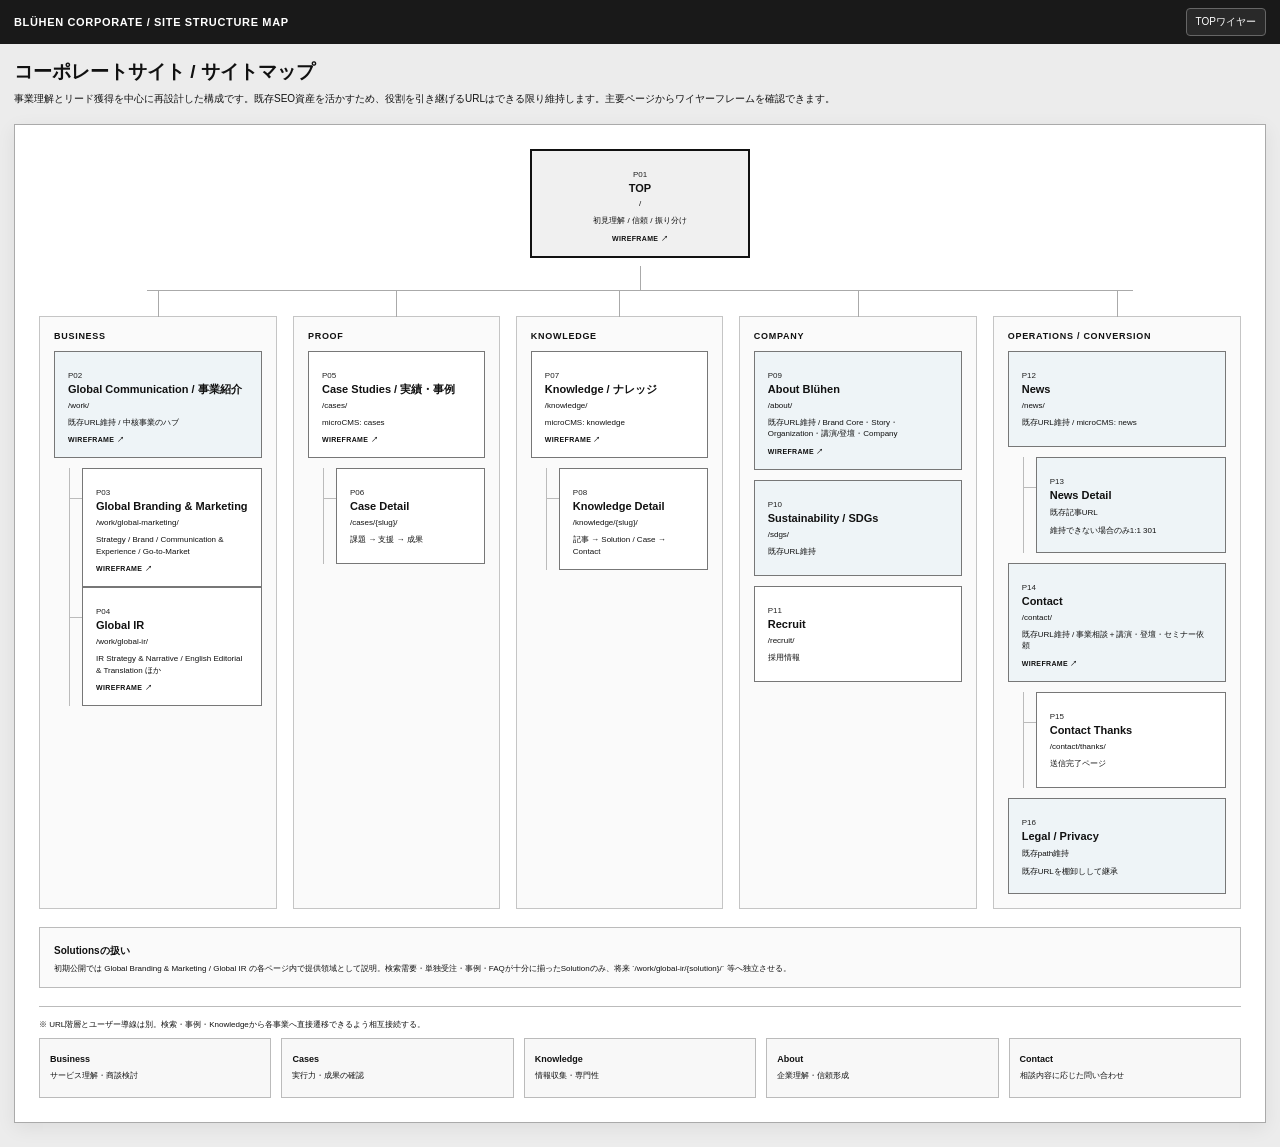
==== commit ac7e6550: "link sitemap to new wireframes" ====
--- a/index.html
+++ b/index.html
@@ -22,29 +22,29 @@
   <div class="root-wrap"><a class="node root" href="wireframe.html?page=top"><span class="id">P01</span><strong>TOP</strong><span class="route">/</span><span class="meta">初見理解 / 信頼 / 振り分け</span><span class="wire">WIREFRAME ↗</span></a></div>
   <div class="sitemap-grid">
     <section class="group"><div class="group-title">Business</div>
-      <a class="node retain" href="wireframe.html?page=top"><span class="id">P02</span><strong>Global Communication / 事業紹介</strong><span class="route">/work/</span><span class="meta">既存URL維持 / 中核事業のハブ</span></a>
+      <a class="node retain" href="wireframe.html?page=work"><span class="id">P02</span><strong>Global Communication / 事業紹介</strong><span class="route">/work/</span><span class="meta">既存URL維持 / 中核事業のハブ</span><span class="wire">WIREFRAME ↗</span></a>
       <div class="child-stack">
         <a class="node" href="wireframe.html?page=global-marketing"><span class="id">P03</span><strong>Global Branding & Marketing</strong><span class="route">/work/global-marketing/</span><span class="meta">Strategy / Brand / Communication & Experience / Go-to-Market</span><span class="wire">WIREFRAME ↗</span></a>
         <a class="node" href="wireframe.html?page=global-ir"><span class="id">P04</span><strong>Global IR</strong><span class="route">/work/global-ir/</span><span class="meta">IR Strategy & Narrative / English Editorial & Translation ほか</span><span class="wire">WIREFRAME ↗</span></a>
       </div>
     </section>
     <section class="group"><div class="group-title">Proof</div>
-      <a class="node" href="wireframe.html?page=top"><span class="id">P05</span><strong>Case Studies / 実績・事例</strong><span class="route">/cases/</span><span class="meta">microCMS: cases</span></a>
+      <a class="node" href="wireframe.html?page=cases"><span class="id">P05</span><strong>Case Studies / 実績・事例</strong><span class="route">/cases/</span><span class="meta">microCMS: cases</span><span class="wire">WIREFRAME ↗</span></a>
       <div class="child-stack"><a class="node" href="wireframe.html?page=top"><span class="id">P06</span><strong>Case Detail</strong><span class="route">/cases/{slug}/</span><span class="meta">課題 → 支援 → 成果</span></a></div>
     </section>
     <section class="group"><div class="group-title">Knowledge</div>
-      <a class="node" href="wireframe.html?page=top"><span class="id">P07</span><strong>Knowledge / ナレッジ</strong><span class="route">/knowledge/</span><span class="meta">microCMS: knowledge</span></a>
+      <a class="node" href="wireframe.html?page=knowledge"><span class="id">P07</span><strong>Knowledge / ナレッジ</strong><span class="route">/knowledge/</span><span class="meta">microCMS: knowledge</span><span class="wire">WIREFRAME ↗</span></a>
       <div class="child-stack"><a class="node" href="wireframe.html?page=top"><span class="id">P08</span><strong>Knowledge Detail</strong><span class="route">/knowledge/{slug}/</span><span class="meta">記事 → Solution / Case → Contact</span></a></div>
     </section>
     <section class="group"><div class="group-title">Company</div>
-      <a class="node retain" href="wireframe.html?page=top"><span class="id">P09</span><strong>About Blühen</strong><span class="route">/about/</span><span class="meta">既存URL維持 / Brand Core・Story・Organization・講演/登壇・Company</span></a>
+      <a class="node retain" href="wireframe.html?page=about"><span class="id">P09</span><strong>About Blühen</strong><span class="route">/about/</span><span class="meta">既存URL維持 / Brand Core・Story・Organization・講演/登壇・Company</span><span class="wire">WIREFRAME ↗</span></a>
       <a class="node retain" href="wireframe.html?page=top"><span class="id">P10</span><strong>Sustainability / SDGs</strong><span class="route">/sdgs/</span><span class="meta">既存URL維持</span></a>
       <a class="node" href="wireframe.html?page=top"><span class="id">P11</span><strong>Recruit</strong><span class="route">/recruit/</span><span class="meta">採用情報</span></a>
     </section>
     <section class="group"><div class="group-title">Operations / Conversion</div>
       <a class="node retain" href="wireframe.html?page=top"><span class="id">P12</span><strong>News</strong><span class="route">/news/</span><span class="meta">既存URL維持 / microCMS: news</span></a>
       <div class="child-stack"><a class="node retain" href="wireframe.html?page=top"><span class="id">P13</span><strong>News Detail</strong><span class="route">既存記事URL</span><span class="meta">維持できない場合のみ1:1 301</span></a></div>
-      <a class="node retain" href="wireframe.html?page=top"><span class="id">P14</span><strong>Contact</strong><span class="route">/contact/</span><span class="meta">既存URL維持 / 事業相談＋講演・登壇・セミナー依頼</span></a>
+      <a class="node retain" href="wireframe.html?page=contact"><span class="id">P14</span><strong>Contact</strong><span class="route">/contact/</span><span class="meta">既存URL維持 / 事業相談＋講演・登壇・セミナー依頼</span><span class="wire">WIREFRAME ↗</span></a>
       <div class="child-stack"><a class="node" href="wireframe.html?page=top"><span class="id">P15</span><strong>Contact Thanks</strong><span class="route">/contact/thanks/</span><span class="meta">送信完了ページ</span></a></div>
       <a class="node retain" href="wireframe.html?page=top"><span class="id">P16</span><strong>Legal / Privacy</strong><span class="route">既存path維持</span><span class="meta">既存URLを棚卸しして継承</span></a>
     </section>
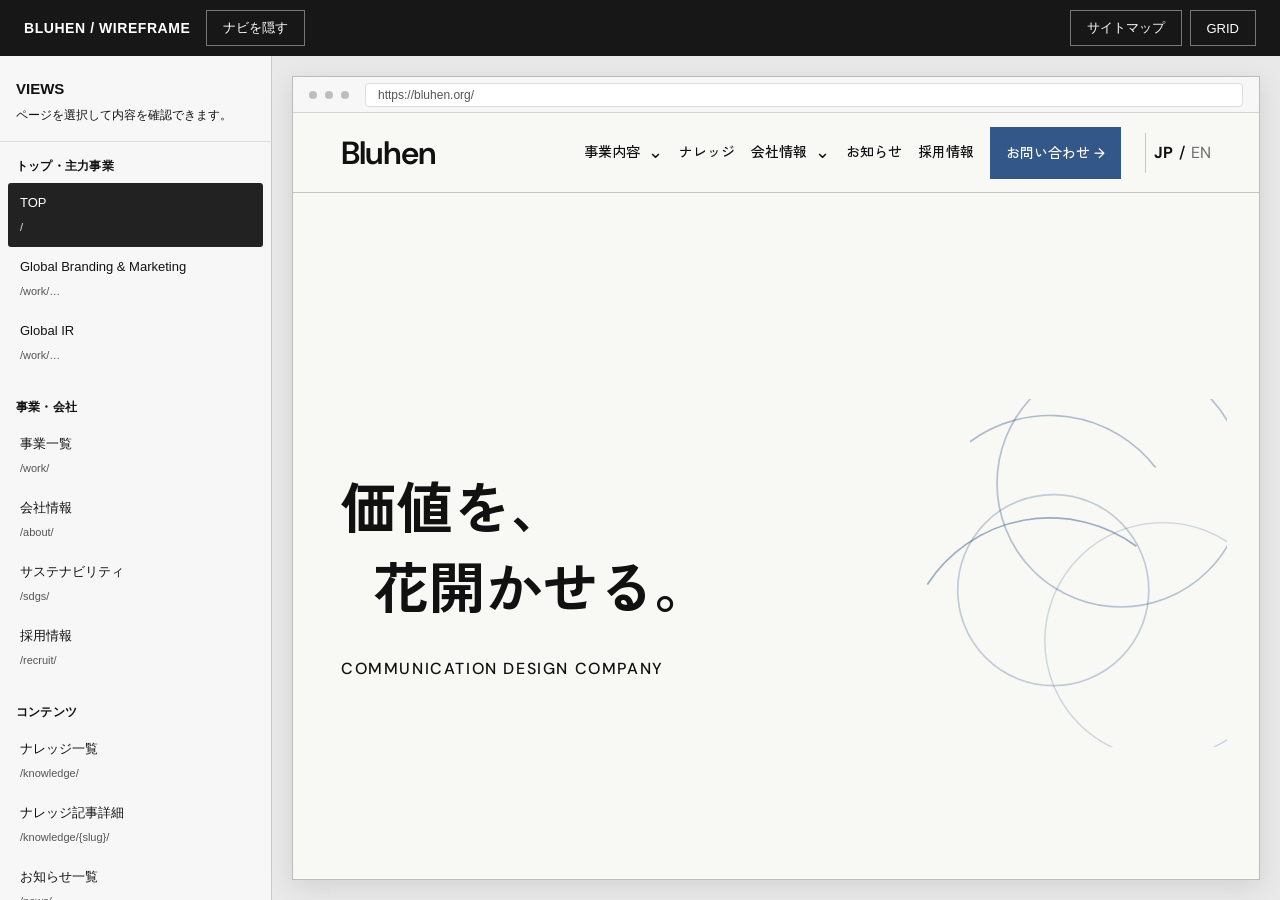
==== commit bb57b0e7: "Redirect root sitemap to the new Bluhen wireframe preview" ====
--- a/index.html
+++ b/index.html
@@ -1,56 +1,13 @@
 <!doctype html>
 <html lang="ja">
 <head>
-<meta charset="utf-8">
-<meta name="viewport" content="width=device-width,initial-scale=1">
-<title>Blühen Corporate / Site Structure Map</title>
-<style>
-:root{--bg:#ececec;--paper:#fff;--ink:#111;--muted:#6d6d6d;--line:#aaa;--soft:#f6f6f6;--retain:#eef4f7}
-*{box-sizing:border-box}html,body{margin:0;min-height:100%;font-family:-apple-system,BlinkMacSystemFont,"Helvetica Neue","Hiragino Kaku Gothic ProN","Yu Gothic",Meiryo,sans-serif;background:var(--bg);color:var(--ink)}
-.topbar{height:44px;background:#191919;color:#fff;display:flex;align-items:center;gap:8px;padding:0 14px;position:sticky;top:0;z-index:20}.topbar strong{font-size:11px;letter-spacing:.06em}.topbar .grow{flex:1}.topbar a{border:1px solid #666;background:#292929;color:#fff;border-radius:4px;padding:6px 9px;text-decoration:none;font-size:10px}
-.intro{max-width:1500px;margin:15px auto 10px;padding:0 14px}.intro h1{font-size:19px;margin:0 0 6px}.intro p{margin:0;max-width:980px;color:#111;font-size:10px;line-height:1.65}
-.map-wrap{padding:6px 14px 24px}.canvas{max-width:1500px;margin:0 auto;background:#fff;border:1px solid #aaa;box-shadow:0 5px 18px rgba(0,0,0,.07);padding:24px}.root-wrap{display:flex;justify-content:center;position:relative;padding-bottom:32px}.root-wrap:after{content:"";position:absolute;bottom:0;left:50%;height:24px;border-left:1px solid #aaa}.node{display:block;background:#fff;border:1px solid #777;padding:12px 13px;color:#111;text-decoration:none;min-height:96px}.node:hover{outline:2px solid #bbb}.node .id{font-size:8px;color:#222;margin-bottom:3px}.node strong{display:block;font-size:11px;line-height:1.35}.node .route{display:block;font-size:8px;color:#111;margin-top:4px;word-break:break-all}.node .meta{display:block;font-size:8px;margin-top:7px;color:#111;line-height:1.45}.node .wire{display:block;font-size:7px;font-weight:700;margin-top:7px;letter-spacing:.05em}.node.root{border:2px solid #111;width:220px;background:#f0f0f0;text-align:center}.node.retain{background:var(--retain)}
-.sitemap-grid{display:grid;grid-template-columns:1.15fr 1fr 1fr 1.15fr 1.2fr;gap:16px;position:relative;padding-top:26px}.sitemap-grid:before{content:"";position:absolute;top:0;left:9%;right:9%;border-top:1px solid #aaa}.group{position:relative;border:1px solid #c5c5c5;background:#fafafa;padding:14px;min-width:0}.group:before{content:"";position:absolute;top:-27px;left:50%;height:27px;border-left:1px solid #aaa}.group-title{font-size:9px;font-weight:800;letter-spacing:.08em;color:#111;margin-bottom:10px;text-transform:uppercase}.group>.node+.node{margin-top:10px}.group>.child-stack+.node{margin-top:10px}.child-stack{margin:10px 0 0 15px;padding-left:12px;border-left:1px solid #bbb}.child-stack .node{position:relative}.child-stack .node:before{content:"";position:absolute;left:-13px;top:29px;width:12px;border-top:1px solid #bbb}.solution-note{margin-top:18px;border:1px solid #bbb;background:#fafafa;padding:12px 14px}.solution-note strong{font-size:10px}.solution-note p{font-size:8px;line-height:1.55;color:#111;margin:5px 0 0}.role-note{margin-top:18px;border-top:1px solid #bbb;padding-top:12px}.role-note>p{font-size:8px;color:#111;margin:0 0 8px}.role-grid{display:grid;grid-template-columns:repeat(5,1fr);gap:10px}.role-box{background:#f8f8f8;border:1px solid #bbb;padding:9px 10px;min-height:60px}.role-box strong{font-size:9px}.role-box p{font-size:8px;line-height:1.45;color:#111;margin:4px 0 0}
-@media(max-width:1120px){.sitemap-grid{grid-template-columns:repeat(2,1fr)}.sitemap-grid:before,.group:before,.root-wrap:after{display:none}.role-grid{grid-template-columns:repeat(2,1fr)}}
-@media(max-width:760px){.canvas{padding:14px}.sitemap-grid{grid-template-columns:1fr;padding-top:8px}.role-grid{grid-template-columns:1fr}}
-</style>
+  <meta charset="utf-8">
+  <meta name="viewport" content="width=device-width, initial-scale=1">
+  <meta http-equiv="refresh" content="0; url=./wireframe.html">
+  <title>Bluhen | ワイヤーフレーム</title>
+  <script>window.location.replace('./wireframe.html' + window.location.search + window.location.hash);</script>
 </head>
 <body>
-<div class="topbar"><strong>BLÜHEN CORPORATE / SITE STRUCTURE MAP</strong><span class="grow"></span><a href="wireframe.html?page=top">TOPワイヤー</a></div>
-<div class="intro"><h1>コーポレートサイト / サイトマップ</h1><p>事業理解とリード獲得を中心に再設計した構成です。既存SEO資産を活かすため、役割を引き継げるURLはできる限り維持します。主要ページからワイヤーフレームを確認できます。</p></div>
-<div class="map-wrap"><div class="canvas">
-  <div class="root-wrap"><a class="node root" href="wireframe.html?page=top"><span class="id">P01</span><strong>TOP</strong><span class="route">/</span><span class="meta">初見理解 / 信頼 / 振り分け</span><span class="wire">WIREFRAME ↗</span></a></div>
-  <div class="sitemap-grid">
-    <section class="group"><div class="group-title">Business</div>
-      <a class="node retain" href="wireframe.html?page=work"><span class="id">P02</span><strong>Global Communication / 事業紹介</strong><span class="route">/work/</span><span class="meta">既存URL維持 / 中核事業のハブ</span><span class="wire">WIREFRAME ↗</span></a>
-      <div class="child-stack">
-        <a class="node" href="wireframe.html?page=global-marketing"><span class="id">P03</span><strong>Global Branding & Marketing</strong><span class="route">/work/global-marketing/</span><span class="meta">Strategy / Brand / Communication & Experience / Go-to-Market</span><span class="wire">WIREFRAME ↗</span></a>
-        <a class="node" href="wireframe.html?page=global-ir"><span class="id">P04</span><strong>Global IR</strong><span class="route">/work/global-ir/</span><span class="meta">IR Strategy & Narrative / English Editorial & Translation ほか</span><span class="wire">WIREFRAME ↗</span></a>
-      </div>
-    </section>
-    <section class="group"><div class="group-title">Proof</div>
-      <a class="node" href="wireframe.html?page=cases"><span class="id">P05</span><strong>Case Studies / 実績・事例</strong><span class="route">/cases/</span><span class="meta">microCMS: cases</span><span class="wire">WIREFRAME ↗</span></a>
-      <div class="child-stack"><a class="node" href="wireframe.html?page=top"><span class="id">P06</span><strong>Case Detail</strong><span class="route">/cases/{slug}/</span><span class="meta">課題 → 支援 → 成果</span></a></div>
-    </section>
-    <section class="group"><div class="group-title">Knowledge</div>
-      <a class="node" href="wireframe.html?page=knowledge"><span class="id">P07</span><strong>Knowledge / ナレッジ</strong><span class="route">/knowledge/</span><span class="meta">microCMS: knowledge</span><span class="wire">WIREFRAME ↗</span></a>
-      <div class="child-stack"><a class="node" href="wireframe.html?page=top"><span class="id">P08</span><strong>Knowledge Detail</strong><span class="route">/knowledge/{slug}/</span><span class="meta">記事 → Solution / Case → Contact</span></a></div>
-    </section>
-    <section class="group"><div class="group-title">Company</div>
-      <a class="node retain" href="wireframe.html?page=about"><span class="id">P09</span><strong>About Blühen</strong><span class="route">/about/</span><span class="meta">既存URL維持 / Brand Core・Story・Organization・講演/登壇・Company</span><span class="wire">WIREFRAME ↗</span></a>
-      <a class="node retain" href="wireframe.html?page=top"><span class="id">P10</span><strong>Sustainability / SDGs</strong><span class="route">/sdgs/</span><span class="meta">既存URL維持</span></a>
-      <a class="node" href="wireframe.html?page=top"><span class="id">P11</span><strong>Recruit</strong><span class="route">/recruit/</span><span class="meta">採用情報</span></a>
-    </section>
-    <section class="group"><div class="group-title">Operations / Conversion</div>
-      <a class="node retain" href="wireframe.html?page=top"><span class="id">P12</span><strong>News</strong><span class="route">/news/</span><span class="meta">既存URL維持 / microCMS: news</span></a>
-      <div class="child-stack"><a class="node retain" href="wireframe.html?page=top"><span class="id">P13</span><strong>News Detail</strong><span class="route">既存記事URL</span><span class="meta">維持できない場合のみ1:1 301</span></a></div>
-      <a class="node retain" href="wireframe.html?page=contact"><span class="id">P14</span><strong>Contact</strong><span class="route">/contact/</span><span class="meta">既存URL維持 / 事業相談＋講演・登壇・セミナー依頼</span><span class="wire">WIREFRAME ↗</span></a>
-      <div class="child-stack"><a class="node" href="wireframe.html?page=top"><span class="id">P15</span><strong>Contact Thanks</strong><span class="route">/contact/thanks/</span><span class="meta">送信完了ページ</span></a></div>
-      <a class="node retain" href="wireframe.html?page=top"><span class="id">P16</span><strong>Legal / Privacy</strong><span class="route">既存path維持</span><span class="meta">既存URLを棚卸しして継承</span></a>
-    </section>
-  </div>
-  <div class="solution-note"><strong>Solutionsの扱い</strong><p>初期公開では Global Branding & Marketing / Global IR の各ページ内で提供領域として説明。検索需要・単独受注・事例・FAQが十分に揃ったSolutionのみ、将来 `/work/global-ir/{solution}/` 等へ独立させる。</p></div>
-  <div class="role-note"><p>※ URL階層とユーザー導線は別。検索・事例・Knowledgeから各事業へ直接遷移できるよう相互接続する。</p><div class="role-grid"><div class="role-box"><strong>Business</strong><p>サービス理解・商談検討</p></div><div class="role-box"><strong>Cases</strong><p>実行力・成果の確認</p></div><div class="role-box"><strong>Knowledge</strong><p>情報収集・専門性</p></div><div class="role-box"><strong>About</strong><p>企業理解・信頼形成</p></div><div class="role-box"><strong>Contact</strong><p>相談内容に応じた問い合わせ</p></div></div></div>
-</div></div>
+  <p><a href="./wireframe.html">最新ワイヤーフレームを見る</a></p>
 </body>
 </html>
